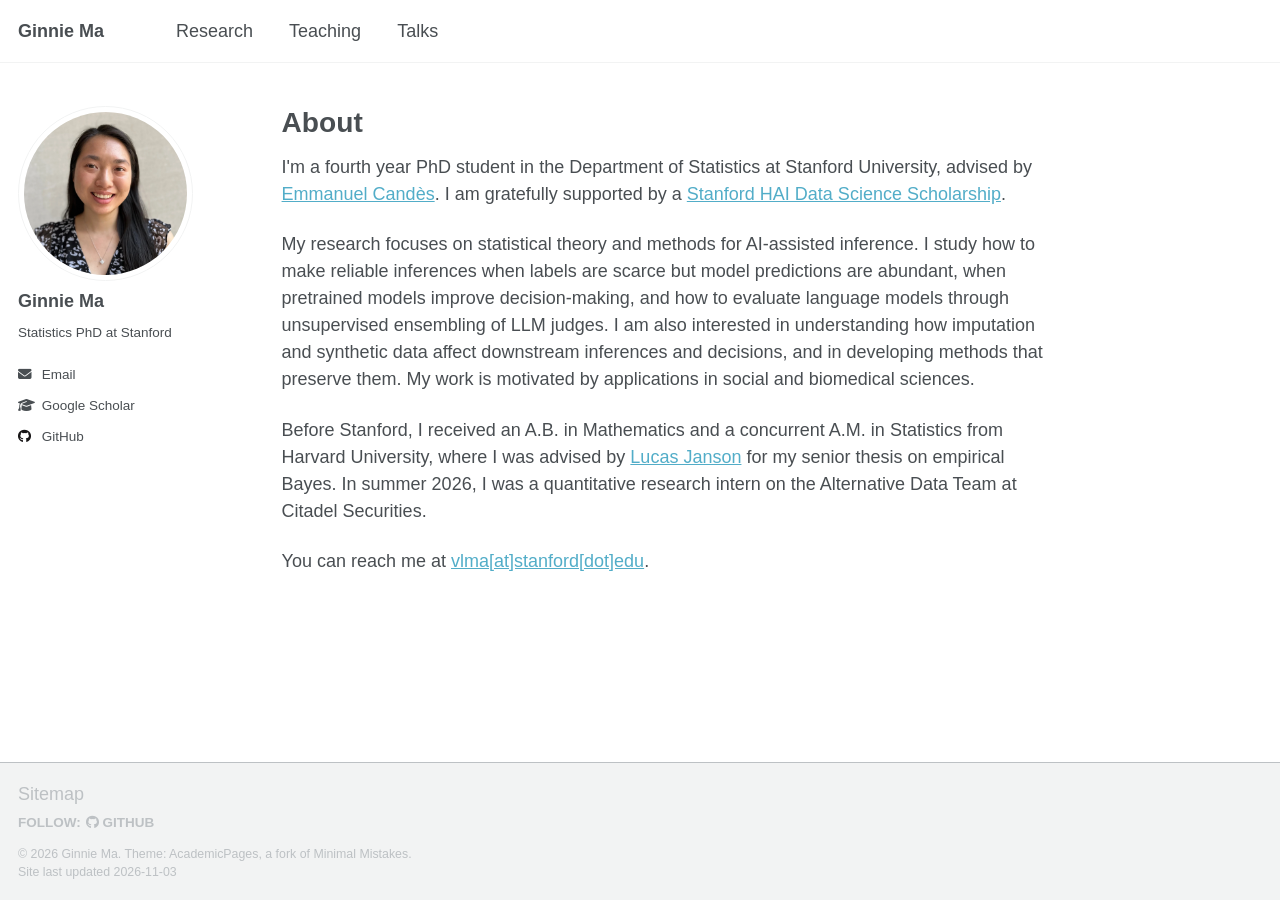
==== index.html @ 1d4ecbc1 "updated files" ====
<!doctype html>
<html lang="en" class="no-js">
<head>
<meta charset="utf-8">
<title>Ginnie Ma</title>
<meta name="description" content="Ginnie Ma, Statistics PhD candidate at Stanford University. Research on AI-assisted inference, prediction-powered methods, and reliable LLM evaluation.">
<meta name="viewport" content="width=device-width, initial-scale=1">
<meta name="theme-color" content="#ffffff">
<meta property="og:site_name" content="Ginnie Ma">
<meta property="og:title" content="Ginnie Ma">
<meta property="og:type" content="website">
<meta property="og:url" content="https://ginniema.github.io/">
<meta property="og:image" content="https://ginniema.github.io/assets/ginnie-ma.webp">
<link rel="canonical" href="https://ginniema.github.io/">
<link rel="icon" href="/assets/favicon.svg?v=gm-pink" type="image/svg+xml">
<link rel="stylesheet" href="/assets/css/main.css">
<link rel="stylesheet" href="/styles.css">
<script>document.documentElement.className = 'js';</script>
<script src="/script.js" defer></script>
</head>
<body>
<a class="screen-reader-shortcut" href="#main">Skip to content</a>
<div class="masthead"><div class="masthead__inner-wrap"><div class="masthead__menu">
<nav id="site-nav" class="greedy-nav" aria-label="Main navigation">
<button type="button" class="hidden" id="menu-toggle" aria-controls="mobile-menu" aria-expanded="false" aria-label="Toggle navigation"><span class="navicon" aria-hidden="true"></span></button>
<ul class="visible-links"><li class="masthead__menu-item masthead__menu-item--lg persist"><a href="/" aria-current="page">Ginnie Ma</a></li><li class="masthead__menu-item"><a href="/research/">Research</a></li><li class="masthead__menu-item"><a href="/teaching/">Teaching</a></li><li class="masthead__menu-item"><a href="/talks/">Talks</a></li></ul>
<ul class="hidden-links hidden" id="mobile-menu"></ul>
</nav>
</div></div></div>
<div id="main" role="main" tabindex="-1">
<aside class="sidebar sticky" aria-label="About Ginnie Ma">
<div itemscope itemtype="https://schema.org/Person">
<div class="author__avatar"><img src="/assets/ginnie-ma.webp" class="author__avatar" alt="Ginnie Ma" width="1000" height="1000" fetchpriority="high" itemprop="image"></div>
<div class="author__content"><h3 class="author__name" itemprop="name">Ginnie Ma</h3><p class="author__bio">Statistics PhD at Stanford</p></div>
<div class="author__urls-wrapper">
<button class="btn btn--inverse" id="follow-toggle" type="button" aria-expanded="false" aria-controls="profile-links">Follow</button>
<ul class="author__urls social-icons" id="profile-links">
<li><a href="mailto:vlma@stanford.edu"><i class="fas fa-fw fa-envelope icon-pad-right" aria-hidden="true"></i>Email</a></li>
<li><a href="https://scholar.google.com/citations?user=46VlMlsAAAAJ&amp;hl=en"><i class="fas fa-fw fa-graduation-cap icon-pad-right" aria-hidden="true"></i>Google Scholar</a></li>
<li><a href="https://github.com/ginniema"><i class="fab fa-fw fa-github icon-pad-right" aria-hidden="true"></i>GitHub</a></li>
</ul>
</div></div>
</aside>
<article class="page"><div class="page__inner-wrap"><section class="page__content">
<h1 id="about">About</h1>
<p>I'm a fourth year PhD student in the Department of Statistics at Stanford University, advised by <a href="https://candes.su.domains/">Emmanuel Candès</a>. I am gratefully supported by a <a href="https://hai.stanford.edu/about/people?filterBy=graduate-fellows&amp;self=true">Stanford HAI Data Science Scholarship</a>.</p>
<p>My research focuses on statistical theory and methods for AI-assisted inference. I study how to make reliable inferences when labels are scarce but model predictions are abundant, when pretrained models improve decision-making, and how to evaluate language models through unsupervised ensembling of LLM judges. I am also interested in understanding how imputation and synthetic data affect downstream inferences and decisions, and in developing methods that preserve them. My work is motivated by applications in social and biomedical sciences.</p>
<p>Before Stanford, I received an A.B. in Mathematics and a concurrent A.M. in Statistics from Harvard University, where I was advised by <a href="https://lucasjanson.fas.harvard.edu/">Lucas Janson</a> for my senior thesis on empirical Bayes. In summer 2026, I was a quantitative research intern on the Alternative Data Team at Citadel Securities.</p>
<p>You can reach me at <a href="mailto:vlma@stanford.edu">vlma[at]stanford[dot]edu</a>.</p>
</section></div></article>
</div>
<div class="page__footer"><footer>
<a href="/sitemap/">Sitemap</a>
<div class="page__footer-follow"><ul class="social-icons"><li><strong>Follow:</strong></li><li><a href="https://github.com/ginniema"><i class="fab fa-github" aria-hidden="true"></i> GitHub</a></li></ul></div>
<div class="page__footer-copyright">&copy; 2026 Ginnie Ma. Theme: <a href="https://github.com/academicpages/academicpages.github.io">AcademicPages</a>, a fork of <a href="https://mademistakes.com/work/minimal-mistakes-jekyll-theme/">Minimal Mistakes</a>.<br>Site last updated 2026-11-03</div>
</footer></div>
</body>
</html>
---- assets/css/main.css ----
:root{--global-base-color: #7a8288;--global-bg-color: #fff;--global-footer-bg-color: #f2f3f3;--global-border-color: #f2f3f3;--global-dark-border-color: #bdc1c4;--global-code-background-color: #fafafa;--global-code-text-color: #313436;--global-fig-caption-color: mix(#fff, #494e52, 25%);--global-link-color: #52adc8;--global-link-color-hover: mix(#000, #2f7f93, 25%);--global-link-color-visited: mix(#fff, #2f7f93, 25%);--global-masthead-link-color: #494e52;--global-masthead-link-color-hover: mix(#000, #7a8288, 25%);--global-text-color: #494e52;--global-text-color-light: #bdc1c4;--global-thead-color: #f2f3f3}html[data-theme="dark"]{--global-base-color: #474747;--global-bg-color: #474747;--global-footer-bg-color: #474747;--global-border-color: #bdc1c4;--global-dark-border-color: #dadada;--global-code-background-color: #fafafa;--global-code-text-color: #313436;--global-fig-caption-color: #bdc1c4;--global-link-color: #0ea1c5;--global-link-color-hover: #0b7994;--global-link-color-visited: #4ab9d4;--global-masthead-link-color: #fff;--global-masthead-link-color-hover: #dadada;--global-text-color: #fff;--global-text-color-light: #f3f3f3;--global-thead-color: #ededed}a:focus{outline:thin dotted #f89406;outline:5px auto #f89406;outline-offset:-2px}*,*:before,*:after{-moz-box-sizing:border-box;-webkit-box-sizing:border-box;box-sizing:border-box}html{box-sizing:border-box;background-color:var(--global-bg-color);font-size:16px;-webkit-text-size-adjust:100%;-ms-text-size-adjust:100%}@media (min-width: 48em){html{font-size:18px}}body{margin:0}::-moz-selection{color:#fff;background:#000}::selection{color:#fff;background:#000}article,aside,details,figcaption,figure,footer,header,hgroup,main,nav,section{display:block}audio,canvas,video{display:inline-block;*display:inline;*zoom:1}audio:not([controls]){display:none}a{color:var(--global-link-color)}a:hover,a:active{outline:0}sub,sup{position:relative;font-size:75%;line-height:0;vertical-align:baseline}sup{top:-0.5em}sub{bottom:-0.25em}img{max-width:100%;width:auto\9;height:auto;vertical-align:middle;border:0;-ms-interpolation-mode:bicubic}#map_canvas img,.google-maps img{max-width:none}button,input,select,textarea{margin:0;font-size:100%;vertical-align:middle}button,input{*overflow:visible;line-height:normal}button::-moz-focus-inner,input::-moz-focus-inner{padding:0;border:0}button,html input[type="button"],input[type="reset"],input[type="submit"]{-webkit-appearance:button;cursor:pointer}label,select,button,input[type="button"],input[type="reset"],input[type="submit"],input[type="radio"],input[type="checkbox"]{cursor:pointer}input[type="search"]{box-sizing:content-box;-webkit-appearance:textfield}input[type="search"]::-webkit-search-decoration,input[type="search"]::-webkit-search-cancel-button{-webkit-appearance:none}textarea{overflow:auto;vertical-align:top}html{position:relative;min-height:100%}body{color:var(--global-text-color);background-color:var(--global-bg-color);margin:0;padding:70px 0 0;padding-bottom:9em;font-family:-apple-system,".SFNSText-Regular","San Francisco","Roboto","Segoe UI","Helvetica Neue","Lucida Grande",Arial,sans-serif;line-height:1.5}body.overflow--hidden{overflow:hidden}h1,h2,h3,h4,h5,h6{margin:2em 0 0.5em;line-height:1.2;font-family:-apple-system,".SFNSText-Regular","San Francisco","Roboto","Segoe UI","Helvetica Neue","Lucida Grande",Arial,sans-serif;font-weight:bold}h1{margin-top:0;font-size:1.563em}h2{font-size:1.25em}h3{font-size:1em}h4{font-size:.75em}h5{font-size:.75em}h6{font-size:.75em}small,.small{font-size:.75em}p{margin-bottom:1.3em}u,ins{text-decoration:none;border-bottom:1px solid var(--global-text-color)}u a,ins a{color:inherit}del a{color:inherit}p,pre,blockquote,ul,ol,dl,figure,table,fieldset{orphans:3;widows:3}abbr[title],abbr[data-original-title]{text-decoration:none;cursor:help;border-bottom:1px dotted var(--global-text-color)}blockquote{margin:2em 1em 2em 0;padding-left:1em;padding-right:1em;font-style:italic;border-left:0.25em solid var(--global-border-color)}blockquote cite{font-style:italic}blockquote cite:before{content:"\2014";padding-right:5px}a:hover,a:active{outline:0}tt,code,kbd,samp,pre{font-family:Monaco,Consolas,"Lucida Console",monospace}pre{overflow-x:auto}a>code,figcaption>code,li>code,p>code,td>code{color:var(--global-code-text-color);padding-top:0.1rem;padding-bottom:0.1rem;font-size:.75em;background:var(--global-code-background-color);border:1px solid var(--global-thead-color);border-radius:4px;box-shadow:0 1px 1px rgba(0,0,0,0.125)}a>code:before,a>code:after,figcaption>code:before,figcaption>code:after,li>code:before,li>code:after,p>code:before,p>code:after,td>code:before,td>code:after{letter-spacing:-0.2em;content:"\00a0"}a>code{color:inherit}pre>code{color:var(--global-code-text-color)}hr{display:block;margin:1em 0;border:0;border-top:1px solid var(--global-border-color)}ul li,ol li{margin-bottom:0.5em}li ul,li ol{margin-top:0.5em}figure{display:-webkit-box;display:flex;-webkit-box-pack:justify;justify-content:space-between;-webkit-box-align:start;align-items:flex-start;flex-wrap:wrap;margin:2em 0}figure img,figure iframe,figure .fluid-width-video-wrapper{margin-bottom:1em}figure img{width:100%;border-radius:4px;-webkit-transition:all 0.2s ease-in-out;transition:all 0.2s ease-in-out}figure>a{display:block}@media (min-width: 37.5em){figure.half>a,figure.half>img{width:calc(50% - 0.5em)}}figure.half figcaption{width:100%}@media (min-width: 37.5em){figure.third>a,figure.third>img{width:calc(33.3333% - 0.5em)}}figure.third figcaption{width:100%}figcaption{margin-bottom:0.5em;color:var(--global-fig-caption-color);font-family:Georgia,Times,serif;font-size:.75em}figcaption a{color:inherit;text-decoration:none;border-bottom:1px solid var(--global-border-color);-webkit-transition:all 0.2s ease-in-out;transition:all 0.2s ease-in-out}figcaption a:hover{color:#000;border-bottom-color:#000}svg:not(:root){overflow:hidden}nav ul{margin:0;padding:0}nav li{list-style:none}nav a{text-decoration:none}nav ul li,nav ol li{margin-bottom:0}nav li ul,nav li ol{margin-top:0}@-webkit-keyframes intro{0%{opacity:0}100%{opacity:1}}@keyframes intro{0%{opacity:0}100%{opacity:1}}b,i,strong,em,blockquote,p,q,span,figure,img,h1,h2,header,input,a,tr,td,form button,input[type="submit"],.btn,#goog-wm-sb,.highlight,.archive__item-teaser{-webkit-transition:all 0.2s ease-in-out;transition:all 0.2s ease-in-out}@media print{.masthead,.toc,.page__share,.page__related,.ads,.page__footer{display:none}}.hidden{display:none;visibility:hidden}.load{display:none}.transparent{opacity:0}.visually-hidden,.screen-reader-text,.screen-reader-text span,.screen-reader-shortcut{position:absolute !important;clip:rect(1px, 1px, 1px, 1px);height:1px !important;width:1px !important;border:0 !important;overflow:hidden}body:hover .visually-hidden a,body:hover .visually-hidden input,body:hover .visually-hidden button{display:none !important}.screen-reader-text:focus,.screen-reader-shortcut:focus{clip:auto !important;height:auto !important;width:auto !important;display:block;font-size:1em;font-weight:bold;padding:15px 23px 14px;background:#fff;z-index:100000;text-decoration:none;box-shadow:0 0 2px 2px rgba(0,0,0,0.6)}.skip-link{position:fixed;z-index:20;margin:0;font-family:-apple-system,".SFNSText-Regular","San Francisco","Roboto","Segoe UI","Helvetica Neue","Lucida Grande",Arial,sans-serif;white-space:nowrap}.skip-link li{height:0;width:0;list-style:none}.text-left{text-align:left}.text-center{text-align:center}.text-right{text-align:right}.text-justify{text-align:justify}.text-nowrap{white-space:nowrap}.cf{clear:both}.wrapper{max-width:925px;margin-left:auto;margin-right:auto}.wrapper:after{content:" ";display:block;clear:both}.wordwrap{white-space:pre-wrap;white-space:-moz-pre-wrap;white-space:-pre-wrap;white-space:-o-pre-wrap;word-wrap:break-word}.align-left{display:block;margin-left:auto;margin-right:auto}@media (min-width: 37.5em){.align-left{float:left;margin-right:1em}}.align-right{display:block;margin-left:auto;margin-right:auto}@media (min-width: 37.5em){.align-right{float:right;margin-left:1em}}.align-center{display:block;margin-left:auto;margin-right:auto}@media (min-width: 57.8125em){.full{margin-right:-19.4915254237% !important}}.icon{display:inline-block;fill:currentColor;width:1em;height:1.1em;line-height:1;position:relative;top:-0.1em;vertical-align:middle}.icon-pad-right{padding-right:0.5em;margin-right:0.5em}.social-icons .fa{color:#000}.social-icons .fa-bluesky,.social-icons .fa-bluesky-square{color:#1184fe}.social-icons .fa-behance,.social-icons .fa-behance-square{color:#1769FF}.social-icons .fa-dribbble{color:#ea4c89}.social-icons .fa-facebook,.social-icons .fa-facebook-square{color:#3b5998}.social-icons .fa-flickr{color:#ff0084}.social-icons .fa-foursquare{color:#0072b1}.social-icons .fa-github,.social-icons .fa-github-alt,.social-icons .fa-github-square{color:#171516}.social-icons .fa-google-plus,.social-icons .fa-google-plus-square{color:#dd4b39}.social-icons .fa-instagram{color:#517fa4}.social-icons .fa-kaggle,.social-icons .fa-kaggle-square{color:#20c0ff}.social-icons .fa-lastfm,.social-icons .fa-lastfm-square{color:#d51007}.social-icons .fa-linkedin,.social-icons .fa-linkedin-square{color:#007bb6}.social-icons .fa-mastodon,.social-icons .fa-mastodon-square{color:#6364ff}.social-icons .ai-orcid,.social-icons .ai-orcid-square{color:#a6ce39}.social-icons .fa-pinterest,.social-icons .fa-pinterest-p,.social-icons .fa-pinterest-square{color:#cb2027}.social-icons .fa-rss,.social-icons .fa-rss-square{color:#fa9b39}.social-icons .fa-soundcloud{color:#f30}.social-icons .fa-stack-exchange,.social-icons .fa-stack-overflow{color:#fe7a15}.social-icons .fa-tumblr,.social-icons .fa-tumblr-square{color:#32506d}.social-icons .fa-twitter,.social-icons .fa-twitter-square{color:#55acee}.social-icons .fa-vimeo,.social-icons .fa-vimeo-square{color:#1ab7ea}.social-icons .fa-vine{color:#00bf8f}.social-icons .fa-youtube,.social-icons .fa-youtube-square,.social-icons .fa-youtube-play{color:#b00}.social-icons .fa-xing,.social-icons .fa-xing-square{color:#006567}.navicon{position:relative;width:28px;height:4px;background:#fff;margin:auto;-webkit-transition:0.3s;transition:0.3s}.navicon:before,.navicon:after{content:"";position:absolute;left:0;width:28px;height:4px;background:#fff;-webkit-transition:0.3s;transition:0.3s}.navicon:before{top:-8px}.navicon:after{bottom:-8px}.close .navicon{background:transparent}.close .navicon:before,.close .navicon:after{-webkit-transform-origin:50% 50%;-ms-transform-origin:50% 50%;transform-origin:50% 50%;top:0;width:28px}.close .navicon:before{-webkit-transform:rotate3d(0, 0, 1, 45deg);transform:rotate3d(0, 0, 1, 45deg)}.close .navicon:after{-webkit-transform:rotate3d(0, 0, 1, -45deg);transform:rotate3d(0, 0, 1, -45deg)}@media (min-width: 57.8125em){.sticky{clear:both;position:-webkit-sticky;position:sticky;top:2em}.sticky::after{clear:both;content:"";display:table}.sticky>*{display:block}}.well{min-height:20px;padding:19px;margin-bottom:20px;background-color:#f5f5f5;border:1px solid #e3e3e3;border-radius:4px;box-shadow:inset 0 1px 1px rgba(0,0,0,0.05)}.show-modal{overflow:hidden;position:relative}.show-modal:before{position:absolute;content:"";top:0;left:0;width:100%;height:100%;z-index:999;background-color:rgba(255,255,255,0.85)}.show-modal .modal{display:block}.modal{display:none;position:fixed;width:300px;top:50%;left:50%;margin-left:-150px;margin-top:-150px;min-height:0;z-index:9999;background:#fff;border:1px solid var(--global-border-color);border-radius:4px;box-shadow:0 1px 1px rgba(0,0,0,0.125)}.modal__title{margin:0;padding:0.5em 1em}.modal__supporting-text{padding:0 1em 0.5em 1em}.modal__actions{padding:0.5em 1em;border-top:1px solid var(--global-border-color)}.footnote{color:var(--global-text-color-light);text-decoration:none}.footnotes{color:var(--global-text-color-light)}.footnotes ol,.footnotes li,.footnotes p{margin-bottom:0;font-size:.75em}a.reversefootnote{color:var(--global-text-color-light);text-decoration:none}a.reversefootnote:hover{text-decoration:underline}.required{color:#ee5f5b;font-weight:bold}table{margin-bottom:1em;width:100%;font-family:-apple-system,".SFNSText-Regular","San Francisco","Roboto","Segoe UI","Helvetica Neue","Lucida Grande",Arial,sans-serif;font-size:.75em;border-collapse:collapse;border:1px solid var(--global-border-color)}table+table{margin-top:1em}thead{background-color:var(--global-border-color);border-bottom:1px solid var(--global-border-color)}th{padding:0.5em;font-weight:bold;text-align:left;border-right:1px solid var(--global-border-color)}td{padding:0.5em;border-bottom:1px solid var(--global-border-color);border-right:1px solid var(--global-border-color)}tr,td,th{vertical-align:middle}.btn,#goog-wm-sb{display:inline-block;margin-bottom:0.25em;padding:0.5em 1em;color:#fff !important;font-family:-apple-system,".SFNSText-Regular","San Francisco","Roboto","Segoe UI","Helvetica Neue","Lucida Grande",Arial,sans-serif;font-size:.75em;font-weight:bold;text-align:center;text-decoration:none;background-color:var(--global-base-color);border:0 !important;border-radius:4px;cursor:pointer}.btn:hover,#goog-wm-sb:hover{background-color:#333}.btn .icon,#goog-wm-sb .icon{margin-right:0.5em}.btn .icon+.hidden,#goog-wm-sb .icon+.hidden{margin-left:-0.5em}.btn--block{display:block;width:100%}.btn--block+.btn--block{margin-top:0.25em}.btn--inverse{color:var(--global-text-color-light) !important;border:1px solid var(--global-border-color) !important;background-color:var(--global-bg-color)}.btn--inverse:hover{color:#fff !important;border-color:var(--global-text-color-light)}.btn--light-outline{border:1px solid #fff !important;background-color:transparent}.btn--info{background-color:#2f7f93}.btn--info:hover{background-color:#266676}.btn--warning{background-color:#f89406}.btn--warning:hover{background-color:#c67605}.btn--success{background-color:#62c462}.btn--success:hover{background-color:#4e9d4e}.btn--danger{background-color:#ee5f5b}.btn--danger:hover{background-color:#be4c49}.btn--disabled{pointer-events:none;cursor:not-allowed;filter:alpha(opacity=65);box-shadow:none;opacity:0.65}.btn--bluesky{background-color:#1184fe}.btn--bluesky:hover{background-color:#0e6acb}.btn--facebook{background-color:#3b5998}.btn--facebook:hover{background-color:#2f477a}.btn--twitter{background-color:#55acee}.btn--twitter:hover{background-color:#448abe}.btn--google-plus{background-color:#dd4b39}.btn--google-plus:hover{background-color:#b13c2e}.btn--linkedin{background-color:#007bb6}.btn--linkedin:hover{background-color:#006292}.btn--x-large{font-size:1.25em}.btn--large{font-size:1em}.btn--small{font-size:.6875em}.notice{margin:2em 0 !important;padding:1em;font-family:-apple-system,".SFNSText-Regular","San Francisco","Roboto","Segoe UI","Helvetica Neue","Lucida Grande",Arial,sans-serif;font-size:.75em !important;text-indent:initial;background-color:#f2f3f3;border-radius:4px;box-shadow:0 1px 1px rgba(122,130,136,0.25);color:var(--global-code-text-color)}.notice h4{margin-top:0 !important;margin-bottom:0.75em}.page__content .notice h4{margin-bottom:0;font-size:1em}.notice p:last-child{margin-bottom:0 !important}.notice h4+p{margin-top:0;padding-top:0}.notice a{color:#7a8288}.notice a:hover{color:#494e52}.notice code{background-color:#f8f9f9}.notice ul:last-child{margin-bottom:0}.notice--primary{margin:2em 0 !important;padding:1em;font-family:-apple-system,".SFNSText-Regular","San Francisco","Roboto","Segoe UI","Helvetica Neue","Lucida Grande",Arial,sans-serif;font-size:.75em !important;text-indent:initial;background-color:#f2f3f3;border-radius:4px;box-shadow:0 1px 1px rgba(122,130,136,0.25);color:var(--global-code-text-color)}.notice--primary h4{margin-top:0 !important;margin-bottom:0.75em}.page__content .notice--primary h4{margin-bottom:0;font-size:1em}.notice--primary p:last-child{margin-bottom:0 !important}.notice--primary h4+p{margin-top:0;padding-top:0}.notice--primary a{color:#7a8288}.notice--primary a:hover{color:#494e52}.notice--primary code{background-color:#f8f9f9}.notice--primary ul:last-child{margin-bottom:0}.notice--info{margin:2em 0 !important;padding:1em;font-family:-apple-system,".SFNSText-Regular","San Francisco","Roboto","Segoe UI","Helvetica Neue","Lucida Grande",Arial,sans-serif;font-size:.75em !important;text-indent:initial;background-color:#eaf2f4;border-radius:4px;box-shadow:0 1px 1px rgba(47,127,147,0.25);color:var(--global-code-text-color)}.notice--info h4{margin-top:0 !important;margin-bottom:0.75em}.page__content .notice--info h4{margin-bottom:0;font-size:1em}.notice--info p:last-child{margin-bottom:0 !important}.notice--info h4+p{margin-top:0;padding-top:0}.notice--info a{color:#2f7f93}.notice--info a:hover{color:#1c4c58}.notice--info code{background-color:#f5f9fa}.notice--info ul:last-child{margin-bottom:0}.notice--warning{margin:2em 0 !important;padding:1em;font-family:-apple-system,".SFNSText-Regular","San Francisco","Roboto","Segoe UI","Helvetica Neue","Lucida Grande",Arial,sans-serif;font-size:.75em !important;text-indent:initial;background-color:#fef4e6;border-radius:4px;box-shadow:0 1px 1px rgba(248,148,6,0.25);color:var(--global-code-text-color)}.notice--warning h4{margin-top:0 !important;margin-bottom:0.75em}.page__content .notice--warning h4{margin-bottom:0;font-size:1em}.notice--warning p:last-child{margin-bottom:0 !important}.notice--warning h4+p{margin-top:0;padding-top:0}.notice--warning a{color:#f89406}.notice--warning a:hover{color:#955904}.notice--warning code{background-color:#fffaf3}.notice--warning ul:last-child{margin-bottom:0}.notice--success{margin:2em 0 !important;padding:1em;font-family:-apple-system,".SFNSText-Regular","San Francisco","Roboto","Segoe UI","Helvetica Neue","Lucida Grande",Arial,sans-serif;font-size:.75em !important;text-indent:initial;background-color:#eff9ef;border-radius:4px;box-shadow:0 1px 1px rgba(98,196,98,0.25);color:var(--global-code-text-color)}.notice--success h4{margin-top:0 !important;margin-bottom:0.75em}.page__content .notice--success h4{margin-bottom:0;font-size:1em}.notice--success p:last-child{margin-bottom:0 !important}.notice--success h4+p{margin-top:0;padding-top:0}.notice--success a{color:#62c462}.notice--success a:hover{color:#3b763b}.notice--success code{background-color:#f7fcf7}.notice--success ul:last-child{margin-bottom:0}.notice--danger{margin:2em 0 !important;padding:1em;font-family:-apple-system,".SFNSText-Regular","San Francisco","Roboto","Segoe UI","Helvetica Neue","Lucida Grande",Arial,sans-serif;font-size:.75em !important;text-indent:initial;background-color:#fdefef;border-radius:4px;box-shadow:0 1px 1px rgba(238,95,91,0.25);color:var(--global-code-text-color)}.notice--danger h4{margin-top:0 !important;margin-bottom:0.75em}.page__content .notice--danger h4{margin-bottom:0;font-size:1em}.notice--danger p:last-child{margin-bottom:0 !important}.notice--danger h4+p{margin-top:0;padding-top:0}.notice--danger a{color:#ee5f5b}.notice--danger a:hover{color:#8f3937}.notice--danger code{background-color:#fef7f7}.notice--danger ul:last-child{margin-bottom:0}.masthead{position:fixed;background:var(--global-bg-color);height:fit-content;top:0;width:100%;-webkit-animation:intro 0.3s both;animation:intro 0.3s both;-webkit-animation-delay:0.15s;animation-delay:0.15s;z-index:20}.masthead::after{content:"";position:absolute;bottom:0;height:1px;background:var(--global-border-color);width:100%}.masthead__inner-wrap{max-width:925px;margin-left:auto;margin-right:auto;clear:both;padding:0.5em 1em;font-family:-apple-system,".SFNSText-Regular","San Francisco","Roboto","Segoe UI","Helvetica Neue","Lucida Grande",Arial,sans-serif}.masthead__inner-wrap:after{content:" ";display:block;clear:both}.masthead__inner-wrap::after{clear:both;content:"";display:table}@media (min-width: 80em){.masthead__inner-wrap{max-width:1280px}}.masthead__inner-wrap nav{z-index:10}.masthead__inner-wrap a{text-decoration:none}.masthead__menu ul{margin:0;padding:0;clear:both;list-style-type:none}.masthead__menu-item{background-color:var(--global-bg-color);display:block;list-style-type:none;white-space:nowrap}.masthead__menu-item--lg{padding-right:2em;font-weight:700}.breadcrumbs{max-width:925px;margin-left:auto;margin-right:auto;clear:both;margin-top:0;margin-bottom:0;padding-left:2em;padding-right:2em;font-family:-apple-system,".SFNSText-Regular","San Francisco","Roboto","Segoe UI","Helvetica Neue","Lucida Grande",Arial,sans-serif;-webkit-animation:intro 0.3s both;animation:intro 0.3s both;-webkit-animation-delay:0.30s;animation-delay:0.30s}.breadcrumbs:after{content:" ";display:block;clear:both}.breadcrumbs::after{clear:both;content:"";display:table}@media (min-width: 57.8125em){.breadcrumbs{padding-left:1em;padding-right:1em}}@media (min-width: 80em){.breadcrumbs{max-width:1280px}}.breadcrumbs ol{padding:0;list-style:none;font-size:.75em}@media (min-width: 57.8125em){.breadcrumbs ol{width:83.0508474576%;float:right;margin-right:0}}@media (min-width: 80em){.breadcrumbs ol{padding-left:4.2372881356%}}.breadcrumbs li{display:inline}.breadcrumbs .current{font-weight:bold}.pagination{clear:both;width:100%;float:left;margin-left:0;margin-right:0;clear:both;margin-top:1em;padding-top:1em}.pagination::after{clear:both;content:"";display:table}.pagination ul{margin:0;padding:0;list-style-type:none;font-family:-apple-system,".SFNSText-Regular","San Francisco","Roboto","Segoe UI","Helvetica Neue","Lucida Grande",Arial,sans-serif}.pagination li{display:block;float:left;margin-left:-1px}.pagination li a{margin-bottom:0.25em;padding:0.5em 1em;font-family:-apple-system,".SFNSText-Regular","San Francisco","Roboto","Segoe UI","Helvetica Neue","Lucida Grande",Arial,sans-serif;font-size:14px;font-weight:bold;line-height:1.5;text-align:center;text-decoration:none;color:var(--global-text-color-light);border:1px solid var(--global-border-color);border-radius:0}.pagination li a:hover{color:var(--global-link-color-hover)}.pagination li a.current{color:#fff;background:var(--global-base-color)}.pagination li a.disabled{color:var(--global-text-color-light);pointer-events:none;cursor:not-allowed}.pagination li:first-child{margin-left:0}.pagination li:first-child a{border-top-left-radius:4px;border-bottom-left-radius:4px}.pagination li:last-child a{border-top-right-radius:4px;border-bottom-right-radius:4px}.pagination--pager{display:block;padding:1em 2em;float:left;width:50%;font-family:-apple-system,".SFNSText-Regular","San Francisco","Roboto","Segoe UI","Helvetica Neue","Lucida Grande",Arial,sans-serif;font-size:1em;font-weight:bold;text-align:center;text-decoration:none;color:var(--global-text-color-light);border:1px solid var(--global-border-color);border-radius:4px}.pagination--pager:hover{color:var(--global-link-color-hover)}.pagination--pager:first-child{border-top-right-radius:0;border-bottom-right-radius:0}.pagination--pager:last-child{margin-left:-1px;border-top-left-radius:0;border-bottom-left-radius:0}.pagination--pager.disabled{color:var(--global-text-color-light);pointer-events:none;cursor:not-allowed}.page__content+.pagination,.page__meta+.pagination,.comment__date+.pagination,.page__share+.pagination,.page__comments+.pagination{margin-top:2em;padding-top:2em;border-top:1px solid var(--global-border-color)}.greedy-nav{position:relative;min-width:250px;background:var(--global-bg-color)}.greedy-nav a{display:block;margin:0 1rem;padding:0.5rem 0;color:var(--global-masthead-link-color);text-decoration:none}.greedy-nav a:hover{color:var(--global-masthead-link-color-hover)}.greedy-nav button{position:absolute;height:2.5rem;right:0;padding:0 0.5rem;border:0;outline:none;background-color:var(--global-base-color);color:#fff;cursor:pointer;z-index:100}.greedy-nav .visible-links{display:table}.greedy-nav .visible-links li{display:table-cell;vertical-align:middle}.greedy-nav .visible-links li:first-child{font-weight:bold;text-wrap:wrap}.greedy-nav .visible-links li:first-child a{margin-left:0}.greedy-nav .visible-links li:last-child a{margin-right:0}.greedy-nav .visible-links #theme-toggle a{width:25px;display:flex;justify-content:center;cursor:pointer}.greedy-nav .visible-links a{position:relative}.greedy-nav .visible-links a:before{content:"";position:absolute;left:0;bottom:0;height:4px;background:var(--global-border-color);width:100%;-webkit-transition:all 0.2s ease-in-out;transition:all 0.2s ease-in-out;-webkit-transform:scaleX(0);-ms-transform:scaleX(0);transform:scaleX(0)}.greedy-nav .visible-links a:hover:before{-webkit-transform:scaleX(1);-ms-transform:scaleX(1);transform:scaleX(1)}.greedy-nav .hidden-links{position:absolute;top:100%;right:0;margin-top:15px;padding:5px;border:1px solid var(--global-border-color);border-radius:4px;background:#fff;box-shadow:0 0 10px rgba(0,0,0,0.25)}.greedy-nav .hidden-links a{margin:0;padding:10px 20px;font-size:1em}.greedy-nav .hidden-links a:hover{color:var(--global-masthead-link-color-hover);background:var(--global-border-color)}.greedy-nav .hidden-links:before{content:"";position:absolute;top:-11px;right:10px;width:0;border-style:solid;border-width:0 10px 10px;border-color:var(--global-border-color) transparent;display:block;z-index:0}.greedy-nav .hidden-links:after{content:"";position:absolute;top:-10px;right:10px;width:0;border-style:solid;border-width:0 10px 10px;border-color:#fff transparent;display:block;z-index:1}.greedy-nav .hidden-links li{display:block;border-bottom:1px solid var(--global-border-color)}.greedy-nav .hidden-links li:last-child{border-bottom:none}.nav__list{font-size:1.25rem}.nav__list ul{margin-bottom:1em}.nav__list a{display:block;padding:0.125em 0;color:inherit}.nav__list a:hover{text-decoration:underline}.nav__list .active{margin-left:-0.5em;padding-left:0.5em;padding-right:0.5em;color:#fff;font-weight:bold;background:var(--global-base-color);border-radius:4px}.nav__list .active:hover{color:#fff}.nav__title{margin:0;padding:0.5rem 1rem;font-family:-apple-system,".SFNSText-Regular","San Francisco","Roboto","Segoe UI","Helvetica Neue","Lucida Grande",Arial,sans-serif;font-size:1em;font-weight:bold}.nav__sub-title{display:block;margin:0.5rem 0;padding:0.5rem 0;font-family:-apple-system,".SFNSText-Regular","San Francisco","Roboto","Segoe UI","Helvetica Neue","Lucida Grande",Arial,sans-serif;font-size:.75em;font-weight:bold;text-transform:uppercase;border-bottom:1px solid var(--global-border-color)}.toc{font-family:-apple-system,".SFNSText-Regular","San Francisco","Roboto","Segoe UI","Helvetica Neue","Lucida Grande",Arial,sans-serif;color:var(--global-text-color-light);text-transform:uppercase;letter-spacing:1px;background-color:#fff;border:1px solid var(--global-border-color);border-radius:4px;box-shadow:0 1px 1px rgba(0,0,0,0.125)}.toc .nav__title{color:#fff;font-size:.75em;background:var(--global-base-color);border-top-left-radius:4px;border-top-right-radius:4px}.toc__menu{margin:0;padding:0;width:100%;list-style:none;font-size:0.8rem}.toc__menu a{display:block;padding:0.5rem 1rem;color:var(--global-code-text-color);font-size:.6875em;font-weight:bold;line-height:1.5;border-bottom:1px solid var(--global-border-color);text-decoration-line:none !important}.toc__menu a:hover{color:#000;background:var(--global-link-color-hover)}.toc__menu>li:last-child a{border-bottom:none}.toc__menu li ul>li a{padding-left:2rem;font-weight:normal}.toc__menu li>ul li{display:none}@media (min-width: 48em){.toc__menu li>ul li{display:block}}.page__footer{clear:both;background-color:var(--global-footer-bg-color);color:var(--global-text-color-light);float:left;margin-left:0;margin-right:0;width:100%;clear:both;position:absolute;bottom:0em;height:auto;margin-top:3em;-webkit-animation:intro 0.3s both;animation:intro 0.3s both;-webkit-animation-delay:0.45s;animation-delay:0.45s;border-top:1px solid var(--global-dark-border-color)}.page__footer::after{clear:both;content:"";display:table}.page__footer footer{clear:both;margin-left:auto;margin-right:auto;margin-top:1em;max-width:100%;padding:0 1em 1em}.page__footer footer::after{clear:both;content:"";display:table}@media (min-width: 80em){.page__footer footer{max-width:1280px}}.page__footer a{color:inherit;text-decoration:none}.page__footer a:hover{text-decoration:underline}.page__footer .fas,.page__footer .fab,.page__footer .far,.page__footer .fal{color:var(--global-text-color-light)}.page__footer-copyright{font-family:-apple-system,".SFNSText-Regular","San Francisco","Roboto","Segoe UI","Helvetica Neue","Lucida Grande",Arial,sans-serif;font-size:.6875em}.page__footer-follow ul{margin:0;padding:0;list-style-type:none}.page__footer-follow li{display:inline-block;padding-top:5px;padding-bottom:5px;font-family:-apple-system,".SFNSText-Regular","San Francisco","Roboto","Segoe UI","Helvetica Neue","Lucida Grande",Arial,sans-serif;font-size:.75em;text-transform:uppercase}.page__footer-follow li+li:before{content:"";padding-right:5px}.page__footer-follow a{padding-right:10px;font-weight:bold}.page__footer-follow .social-icons a{white-space:nowrap}div.highlighter-rouge,figure.highlight{position:relative;margin-bottom:1em;padding:1em;border:1px solid var(--global-border-color);border-radius:4px;background-color:var(--global-code-background-color);box-shadow:0 1px 1px rgba(0,0,0,0.125);font-size:1.25em}div.highlighter-rouge:before,figure.highlight:before{position:absolute;top:0;right:0;padding:0.5em;background-color:#f2f3f3;content:"\f121";font-family:"Font Awesome 6 Free" !important;font-size:.75em;line-height:1;text-transform:none;speak:none}div.highlighter-rouge .highlight,figure.highlight .highlight{margin:0;font-family:Monaco,Consolas,"Lucida Console",monospace;font-size:.75em;line-height:1.8}.highlight table td{padding:5px}.highlight table pre{margin:0}.highlight .c{color:#93a1a1}.highlight .err{color:#586e75}.highlight .g{color:#586e75}.highlight .k{color:#859900}.highlight .l{color:#586e75}.highlight .n{color:#586e75}.highlight .o{color:#859900}.highlight .x{color:#cb4b16}.highlight .p{color:#586e75}.highlight .cm{color:#93a1a1}.highlight .cp{color:#859900}.highlight .c1{color:#93a1a1}.highlight .cs{color:#859900}.highlight .gd{color:#2aa198}.highlight .ge{color:#586e75;font-style:italic}.highlight .gr{color:#dc322f}.highlight .gh{color:#cb4b16}.highlight .gi{color:#859900}.highlight .go{color:#586e75}.highlight .gp{color:#586e75}.highlight .gs{color:#586e75;font-weight:bold}.highlight .gu{color:#cb4b16}.highlight .gt{color:#586e75}.highlight .kc{color:#cb4b16}.highlight .kd{color:#22b3eb}.highlight .kn{color:#859900}.highlight .kp{color:#859900}.highlight .kr{color:#22b3eb}.highlight .kt{color:#dc322f}.highlight .ld{color:#586e75}.highlight .m{color:#2aa198}.highlight .s{color:#2aa198}.highlight .na{color:#586e75}.highlight .nb{color:#B58900}.highlight .nc{color:#22b3eb}.highlight .no{color:#cb4b16}.highlight .nd{color:#22b3eb}.highlight .ni{color:#cb4b16}.highlight .ne{color:#cb4b16}.highlight .nf{color:#22b3eb}.highlight .nl{color:#586e75}.highlight .nn{color:#586e75}.highlight .nx{color:#586e75}.highlight .py{color:#586e75}.highlight .nt{color:#22b3eb}.highlight .nv{color:#22b3eb}.highlight .ow{color:#859900}.highlight .w{color:#586e75}.highlight .mf{color:#2aa198}.highlight .mh{color:#2aa198}.highlight .mi{color:#2aa198}.highlight .mo{color:#2aa198}.highlight .sb{color:#93a1a1}.highlight .sc{color:#2aa198}.highlight .sd{color:#586e75}.highlight .s2{color:#2aa198}.highlight .se{color:#cb4b16}.highlight .sh{color:#586e75}.highlight .si{color:#2aa198}.highlight .sx{color:#2aa198}.highlight .sr{color:#dc322f}.highlight .s1{color:#2aa198}.highlight .ss{color:#2aa198}.highlight .bp{color:#22b3eb}.highlight .vc{color:#22b3eb}.highlight .vg{color:#22b3eb}.highlight .vi{color:#22b3eb}.highlight .il{color:#2aa198}form{margin:0 0 5px 0}form fieldset{margin-bottom:5px;padding:0;border-width:0}form legend{display:block;width:100%;margin-bottom:10px;*margin-left:-7px;padding:0;color:var(--global-text-color);border:0;border-bottom:1px solid #ccc;white-space:normal}form p{margin-bottom:5px / 2}form ul{list-style-type:none;margin:0 0 5px 0;padding:0}form br{display:none}label,input,button,select,textarea{vertical-align:baseline;*vertical-align:middle}input,button,select,textarea{box-sizing:border-box;font-family:-apple-system,".SFNSText-Regular","San Francisco","Roboto","Segoe UI","Helvetica Neue","Lucida Grande",Arial,sans-serif}label{display:block;margin-bottom:0.25em;color:var(--global-text-color);cursor:pointer}label small{font-size:.75em}label input,label textarea,label select{display:block}input,textarea,select{display:inline-block;width:100%;padding:0.25em;margin-bottom:0.5em;color:var(--global-text-color);background-color:#fff;border:1px solid #ccc;border-radius:4px;box-shadow:0 1px 1px rgba(0,0,0,0.125)}input:hover,textarea:hover,select:hover{border-color:var(--global-base-color)}.input-mini{width:60px}.input-small{width:90px}input[type="image"],input[type="checkbox"],input[type="radio"]{width:auto;height:auto;padding:0;margin:3px 0;*margin-top:0;line-height:normal;cursor:pointer;border-radius:0;border:0 \9}input[type="checkbox"],input[type="radio"]{box-sizing:border-box;padding:0;*width:13px;*height:13px}input[type="image"]{border:0;box-shadow:none}input[type="file"]{width:auto;padding:initial;line-height:initial;border:initial;background-color:transparent;background-color:initial;box-shadow:none}input[type="button"],input[type="reset"],input[type="submit"]{width:auto;height:auto;cursor:pointer;*overflow:visible}select,input[type="file"]{*margin-top:4px}select{width:auto;background-color:#fff}select[multiple],select[size]{height:auto}textarea{resize:vertical;height:auto;overflow:auto;vertical-align:top}input[type="hidden"]{display:none}.form{position:relative}.radio,.checkbox{padding-left:18px;font-weight:normal}.radio input[type="radio"],.checkbox input[type="checkbox"]{float:left;margin-left:-18px}.radio.inline,.checkbox.inline{display:inline-block;padding-top:5px;margin-bottom:0;vertical-align:middle}.radio.inline+.radio.inline,.checkbox.inline+.checkbox.inline{margin-left:10px}input[disabled],select[disabled],textarea[disabled],input[readonly],select[readonly],textarea[readonly]{opacity:0.5;cursor:not-allowed}input:focus,textarea:focus{border-color:var(--global-border-color);outline:0;outline:thin dotted \9}input[type="file"]:focus,input[type="radio"]:focus,input[type="checkbox"]:focus,select:focus{box-shadow:none}.help-block,.help-inline{color:#2f7f93}.help-block{display:block;margin-bottom:1em;line-height:1em}.help-inline{display:inline-block;vertical-align:middle;padding-left:5px}.form-inline input,.form-inline textarea,.form-inline select{display:inline-block;margin-bottom:0}.form-inline label{display:inline-block}.form-inline .radio,.form-inline .checkbox,.form-inline .radio{padding-left:0;margin-bottom:0;vertical-align:middle}.form-inline .radio input[type="radio"],.form-inline .checkbox input[type="checkbox"]{float:left;margin-left:0;margin-right:3px}.form-search input,.form-search textarea,.form-search select{display:inline-block;margin-bottom:0}.form-search .search-query{padding-left:14px;padding-right:14px;margin-bottom:0;border-radius:14px}.form-search label{display:inline-block}.form-search .radio,.form-search .checkbox,.form-inline .radio{padding-left:0;margin-bottom:0;vertical-align:middle}.form-search .radio input[type="radio"],.form-search .checkbox input[type="checkbox"]{float:left;margin-left:0;margin-right:3px}.form--loading:before{content:''}.form--loading .form__spinner{display:block}.form:before{position:absolute;top:0;left:0;width:100%;height:100%;background-color:rgba(255,255,255,0.7);z-index:10}.form__spinner{display:none;position:absolute;top:50%;left:50%;z-index:11}#goog-fixurl ul{list-style:none;margin-left:0;padding-left:0}#goog-fixurl ul li{list-style-type:none}#goog-wm-qt{width:auto;margin-right:10px;margin-bottom:20px;padding:8px 20px;display:inline-block;font-size:.75em;background-color:#fff;color:#000;border-width:2px !important;border-style:solid !important;border-color:gray;border-radius:4px}#main{max-width:925px;margin-left:auto;margin-right:auto;clear:both;margin-top:2em;padding-left:1em;padding-right:1em;animation:intro 0.3s both;animation-delay:0.35s}#main:after{content:" ";display:block;clear:both}#main::after{clear:both;content:"";display:table}@media (min-width: 80em){#main{max-width:1280px}}@media (min-width: 57.8125em){.page{width:83.0508474576%;float:right;margin-right:0;padding-left:4.2372881356%;padding-right:16.9491525424%}}.page .page__inner-wrap{clear:both;width:100%;float:left;margin-left:0;margin-right:0}.page .page__inner-wrap .page__content,.page .page__inner-wrap .page__meta,.page .page__inner-wrap .comment__date,.page .page__inner-wrap .page__share{clear:both;width:100%;float:left;margin-left:0;margin-right:0}.page__title{margin-top:0;line-height:1}.page__title+.page__meta,.page__title+.comment__date{margin-top:-0.5em}.page__lead{font-family:-apple-system,".SFNSText-Regular","San Francisco","Roboto","Segoe UI","Helvetica Neue","Lucida Grande",Arial,sans-serif;font-size:1.25em}.page__content h2{padding-bottom:0.5em;border-bottom:1px solid var(--global-border-color)}.page__content p,.page__content li,.page__content dl{font-size:1em}.page__content p{margin:0 0 1.3em}.page__content a{text-decoration:underline}.page__content a:hover{text-decoration:underline}.page__content a:hover img{box-shadow:0 0 10px rgba(0,0,0,0.25)}.page__content dt{margin-top:1em;font-family:-apple-system,".SFNSText-Regular","San Francisco","Roboto","Segoe UI","Helvetica Neue","Lucida Grande",Arial,sans-serif;font-weight:bold}.page__content dd{margin-left:1em;font-family:-apple-system,".SFNSText-Regular","San Francisco","Roboto","Segoe UI","Helvetica Neue","Lucida Grande",Arial,sans-serif;font-size:.75em}.page__content .small{font-size:.75em}.page__content blockquote+.small{margin-top:-1.5em;padding-left:1.25rem}.page__hero{position:relative;margin-bottom:2em;clear:both;animation:intro 0.3s both;animation-delay:0.25s}.page__hero::after{clear:both;content:"";display:table}.page__hero--overlay{position:relative;margin-bottom:2em;padding:3em 0;clear:both;background-size:cover;background-repeat:no-repeat;background-position:center;animation:intro 0.3s both;animation-delay:0.25s}.page__hero--overlay::after{clear:both;content:"";display:table}.page__hero--overlay a{color:#fff}.page__hero--overlay .wrapper{padding-left:1em;padding-right:1em}@media (min-width: 80em){.page__hero--overlay .wrapper{max-width:1280px}}.page__hero--overlay .page__title,.page__hero--overlay .page__meta,.page__hero--overlay .comment__date,.page__hero--overlay .page__lead,.page__hero--overlay .btn,.page__hero--overlay #goog-wm-sb{color:#fff;text-shadow:1px 1px 4px rgba(0,0,0,0.5)}.page__hero--overlay .page__lead{max-width:768px}.page__hero--overlay .page__title{font-size:1.953em}@media (min-width: 37.5em){.page__hero--overlay .page__title{font-size:2.441em}}.page__hero-image{width:100%;height:auto;-ms-interpolation-mode:bicubic}.page__hero-caption{position:absolute;bottom:0;right:0;margin:0 auto;padding:2px 5px;color:#fff;font-family:Georgia,Times,serif;font-size:.6875em;background:#000;text-align:right;z-index:5;opacity:0.5;border-radius:4px 0 4px 0}@media (min-width: 57.8125em){.page__hero-caption{padding:5px 10px}}.page__hero-caption a{color:#fff;text-decoration:none}.page__share{margin-top:2em;padding-top:1em;border-top:1px solid var(--global-border-color)}@media (max-width: 37.5em){.page__share .btn span,.page__share #goog-wm-sb span{border:0;clip:rect(0 0 0 0);height:1px;margin:-1px;overflow:hidden;padding:0;position:absolute;width:1px}}.page__share-title{margin-bottom:10px;font-size:.75em;text-transform:uppercase}.page__meta,.comment__date{margin-top:2em;color:var(--global-text-color-light);font-family:-apple-system,".SFNSText-Regular","San Francisco","Roboto","Segoe UI","Helvetica Neue","Lucida Grande",Arial,sans-serif;font-size:.75em}.page__meta p,.comment__date p{margin:0}.page__meta a,.comment__date a{color:inherit}.page__meta-title{margin-bottom:10px;font-size:.75em;text-transform:uppercase}.page__taxonomy .sep{display:none}.page__taxonomy strong{margin-right:10px}.page__taxonomy-item{display:inline-block;margin-right:5px;margin-bottom:8px;padding:5px 10px;text-decoration:none;border:1px solid var(--global-border-color);border-radius:4px}.page__taxonomy-item:hover{text-decoration:none;color:var(--global-link-color-hover)}.page__comments{clear:both;width:100%;float:left;margin-left:0;margin-right:0}.page__comments-title{margin-top:2rem;margin-bottom:10px;padding-top:2rem;font-size:.75em;border-top:1px solid var(--global-border-color);text-transform:uppercase}.page__comments-form{padding:1em;background:var(--global-border-color);transition:all 0.2s ease-in-out}.page__comments-form.disabled input,.page__comments-form.disabled button,.page__comments-form.disabled textarea,.page__comments-form.disabled label{pointer-events:none;cursor:not-allowed;filter:alpha(opacity=65);box-shadow:none;opacity:0.65}.comment{clear:both;margin:1em 0}.comment::after{clear:both;content:"";display:table}.comment:not(:last-child){border-bottom:1px solid var(--global-border-color)}.comment__avatar-wrapper{float:left;width:60px;height:60px}@media (min-width: 57.8125em){.comment__avatar-wrapper{width:100px;height:100px}}.comment__avatar{width:40px;height:40px;border-radius:50%}@media (min-width: 57.8125em){.comment__avatar{width:80px;height:80px;padding:5px;border:1px solid var(--global-border-color)}}.comment__content-wrapper{float:right;width:calc(100% - 60px)}@media (min-width: 57.8125em){.comment__content-wrapper{width:calc(100% - 100px)}}.comment__author{margin:0}.comment__author a{text-decoration:none}.comment__date{margin:0}.comment__date a{text-decoration:none}.page__related{margin-top:2em;padding-top:1em;border-top:1px solid var(--global-border-color);clear:both;float:left}.page__related::after{clear:both;content:"";display:table}@media (min-width: 57.8125em){.page__related{margin-left:21.186440678%}}.page__related a{color:inherit;text-decoration:none}.page__related-title{margin-bottom:10px;font-size:.75em;text-transform:uppercase}.archive{margin-bottom:2em}@media (min-width: 48em){.archive{width:100%;float:left;margin-left:0;margin-right:0}}@media (min-width: 57.8125em){.archive{width:83.0508474576%;float:right;margin-right:0;padding-left:4.2372881356%}}.archive a{text-decoration:underline}.archive a:hover{text-decoration:underline}.archive a:hover img{box-shadow:0 0 10px rgba(0,0,0,0.25)}.archive__subtitle{margin:1.414em 0 0;padding-bottom:0.5em;font-size:1em;color:var(--global-text-color-light);border-bottom:1px solid var(--global-border-color)}.archive__subtitle+.list__item .archive__item-title{margin-top:0.5em}.archive__item-title{margin-bottom:0.25em;font-family:-apple-system,".SFNSText-Regular","San Francisco","Roboto","Segoe UI","Helvetica Neue","Lucida Grande",Arial,sans-serif}.archive__item-title a+a{opacity:0.5}.page__content .archive__item-title{margin-top:1em;border-bottom:none}.archive__item-excerpt{margin-top:0;font-size:.75em}.archive__item-excerpt+p{text-indent:0}.archive__item-teaser{border-radius:4px;overflow:hidden}.archive__item-teaser img{width:100%}.archive__item:hover .archive__item-teaser{box-shadow:0 0 10px rgba(0,0,0,0.25)}.archive__item:hover .archive__item-title{text-decoration:underline}@media (min-width: 48em){.list__item{padding-right:auto}}@media (min-width: 57.8125em){.list__item{padding-right:auto}}@media (min-width: 80em){.list__item{padding-right:auto}}.list__item .page__meta,.list__item .comment__date{margin:0 0 4px}.grid__item{margin-bottom:2em}.grid__item .page__meta,.grid__item .comment__date{margin:0 0 4px}.grid__item .archive__item-title{margin-top:0.5em;font-size:1em}.grid__item .archive__item-excerpt{display:none}@media (min-width: 37.5em){.grid__item{width:48.9795918367%;float:left}.grid__item:nth-child(2n+1){margin-left:0;margin-right:-100%;clear:both;margin-left:0}.grid__item:nth-child(2n+2){margin-left:51.0204081633%;margin-right:-100%;clear:none}.grid__item .archive__item-teaser{max-height:200px}}@media (min-width: 48em){.grid__item{margin-left:0;margin-right:0;width:23.4693877551%;float:left}.grid__item:nth-child(4n+1){margin-left:0;margin-right:-100%;clear:both;margin-left:0}.grid__item:nth-child(4n+2){margin-left:25.5102040816%;margin-right:-100%;clear:none}.grid__item:nth-child(4n+3){margin-left:51.0204081633%;margin-right:-100%;clear:none}.grid__item:nth-child(4n+4){margin-left:76.5306122449%;margin-right:-100%;clear:none}.grid__item .archive__item-teaser{max-height:120px}.grid__item .archive__item-excerpt{display:block;font-size:.75em}}.feature__wrapper{clear:both;margin-bottom:2em;border-bottom:1px solid var(--global-border-color)}.feature__wrapper::after{clear:both;content:"";display:table}.feature__item{margin-bottom:2em;font-size:1.25rem}@media (min-width: 37.5em){.feature__item{margin-bottom:0;width:32.2033898305%;float:left}.feature__item:nth-child(3n+1){margin-left:0;margin-right:-100%;clear:both;margin-left:0}.feature__item:nth-child(3n+2){margin-left:33.8983050847%;margin-right:-100%;clear:none}.feature__item:nth-child(3n+3){margin-left:67.7966101695%;margin-right:-100%;clear:none}.feature__item .feature__item-teaser{max-height:200px;overflow:hidden}}.feature__item--left{clear:both;width:100%;float:left;margin-left:0;margin-right:0;font-size:1.25rem}.feature__item--left .archive__item-teaser{margin-bottom:2em}@media (min-width: 37.5em){.feature__item--left .archive__item-teaser{width:40.6779661017%;float:left;margin-right:1.6949152542%}.feature__item--left .archive__item-body{width:57.6271186441%;float:right;margin-right:0;padding-left:4.2372881356%;padding-right:8.4745762712%}}.feature__item--right{clear:both;width:100%;float:left;margin-left:0;margin-right:0;font-size:1.25rem}.feature__item--right .archive__item-teaser{margin-bottom:2em}@media (min-width: 37.5em){.feature__item--right{text-align:right}.feature__item--right .archive__item-teaser{width:40.6779661017%;float:right;margin-left:1.6949152542%}.feature__item--right .archive__item-body{width:57.6271186441%;float:left;margin-left:0;padding-left:4.2372881356%;padding-right:8.4745762712%}}.feature__item--center{clear:both;width:100%;float:left;margin-left:0;margin-right:0;font-size:1.25rem}.feature__item--center .archive__item-teaser{margin-bottom:2em}@media (min-width: 37.5em){.feature__item--center{text-align:center}.feature__item--center .archive__item-teaser{margin:0 auto;width:40.6779661017%}.feature__item--center .archive__item-body{margin:0 auto;width:57.6271186441%}}.sidebar{-webkit-transform:translate3d(0, 0, 0);transform:translate3d(0, 0, 0);clear:both;margin-bottom:1em}.sidebar::after{clear:both;content:"";display:table}@media (orientation: portrait){.sidebar{margin-top:1em}}@media screen and (min-width: 1024px){.sidebar{height:100vh;overflow-y:auto;position:fixed;padding-top:70px}}@media (min-width: 57.8125em){.sidebar{width:15.2542372881%;float:left;margin-right:1.6949152542%;opacity:1;-webkit-transition:opacity 0.2s ease-in-out;transition:opacity 0.2s ease-in-out}.sidebar:hover{opacity:1}}@media (min-width: 80em){.sidebar{max-width:250px;padding-right:0}}.sidebar h2,.sidebar h3,.sidebar h4,.sidebar h5,.sidebar h6{margin-bottom:0;font-family:-apple-system,".SFNSText-Regular","San Francisco","Roboto","Segoe UI","Helvetica Neue","Lucida Grande",Arial,sans-serif}.sidebar h3,.sidebar h4{font-size:1em}.sidebar p,.sidebar li{font-family:-apple-system,".SFNSText-Regular","San Francisco","Roboto","Segoe UI","Helvetica Neue","Lucida Grande",Arial,sans-serif;font-size:.75em;line-height:1.5}.sidebar img{width:100%}.sidebar__right{margin-bottom:1em}@media (min-width: 57.8125em){.sidebar__right{position:relative;float:right;width:auto;margin-left:2.5423728814%;z-index:10}}@media (min-width: 80em){.sidebar__right{width:auto}}.author__avatar{display:table-cell;vertical-align:top;width:36px}@media (min-width: 57.8125em){.author__avatar{display:block;width:auto;height:auto}}.author__avatar img{max-width:175px;border-radius:50%}@media (min-width: 57.8125em){.author__avatar img{padding:5px;border:1px solid var(--global-border-color)}}.author__content{display:table-cell;vertical-align:top;padding-left:15px;padding-right:25px;line-height:1}@media (min-width: 57.8125em){.author__content{display:block;width:100%;padding-left:0;padding-right:0}}.author__name{margin:0}@media (min-width: 57.8125em){.author__name{margin-top:10px;margin-bottom:10px}}.sidebar .author__name{font-family:-apple-system,".SFNSText-Regular","San Francisco","Roboto","Segoe UI","Helvetica Neue","Lucida Grande",Arial,sans-serif;font-size:1em}.sidebar .author__desktop{display:none}@media screen and (min-width: 1024px){.sidebar .author__desktop{display:block}}.author__pronouns{margin:0}@media (min-width: 57.8125em){.author__pronouns{margin-top:10px;margin-bottom:10px}}.author__bio{margin:0}@media (min-width: 57.8125em){.author__bio{margin-top:10px;margin-bottom:20px}}.author__urls-wrapper{position:relative;display:table-cell;vertical-align:middle;font-family:-apple-system,".SFNSText-Regular","San Francisco","Roboto","Segoe UI","Helvetica Neue","Lucida Grande",Arial,sans-serif;z-index:10;position:relative;cursor:pointer}.author__urls-wrapper li:last-child a{margin-bottom:0}@media (min-width: 57.8125em){.author__urls-wrapper{display:block}}.author__urls-wrapper button{margin-bottom:0}@media (min-width: 57.8125em){.author__urls-wrapper button{display:none}}.author__urls{display:none;position:absolute;right:0;margin-top:15px;padding:10px;list-style-type:none;border:1px solid var(--global-border-color);border-radius:4px;background:var(--global-bg-color);z-index:-1;box-shadow:0 0 10px rgba(0,0,0,0.25);cursor:default}@media (min-width: 57.8125em){.author__urls{display:block;position:relative;margin:0;padding:0;border:0;background:transparent;box-shadow:none}}.author__urls:before{display:block;content:"";position:absolute;top:-11px;left:calc(50% - 10px);width:0;border-style:solid;border-width:0 10px 10px;border-color:var(--global-border-color) transparent;z-index:0}@media (min-width: 57.8125em){.author__urls:before{display:none}}.author__urls:after{display:block;content:"";position:absolute;top:-10px;left:calc(50% - 10px);width:0;border-style:solid;border-width:0 10px 10px;border-color:#fff transparent;z-index:1}@media (min-width: 57.8125em){.author__urls:after{display:none}}.author__urls li{white-space:nowrap}.author__urls a{display:block;margin-bottom:5px;padding-right:5px;padding-top:2px;padding-bottom:2px;color:inherit;font-size:1em;text-decoration:none}.author__urls a:hover{text-decoration:underline}.cv-container{max-width:1000px;margin:0 auto;font-family:'Roboto', 'Helvetica Neue', Helvetica, Arial, sans-serif;color:var(--global-text-color);line-height:1.6}.cv-header{margin-bottom:2rem;border-bottom:2px solid var(--global-thead-color);padding-bottom:1rem}.cv-header h1{margin-bottom:0.5rem;color:var(--global-text-color)}.cv-contact-info{display:flex;flex-wrap:wrap;gap:1rem;margin-bottom:0.5rem}.cv-contact-item{display:flex;align-items:center;gap:0.5rem}.cv-profiles{display:flex;gap:1rem;margin-top:0.5rem}.cv-profile-item{display:flex;align-items:center;gap:0.5rem}.cv-profile-item a{color:var(--global-link-color);text-decoration:none}.cv-profile-item a:hover{text-decoration:underline}.cv-section{margin-bottom:2rem}.cv-section h2{border-bottom:1px solid var(--global-border-color);padding-bottom:0.5rem;margin-bottom:1rem;display:flex;align-items:center;gap:0.5rem;color:var(--global-text-color)}.cv-section h2 i{color:var(--global-text-color)}.cv-item{margin-bottom:1.5rem}.cv-list{list-style-type:none}.cv-item-header{display:flex;justify-content:space-between;margin-bottom:0.5rem}.cv-item-title{font-weight:bold;font-size:1.1rem}.cv-item-date{color:var(--global-text-color)}.cv-item-subtitle{color:var(--global-text-color);margin-bottom:0.5rem}.cv-item-summary{margin-bottom:0.5rem}.cv-item-highlights{margin-top:0.5rem;padding-left:1.5rem}.cv-item-highlights li{margin-bottom:0.25rem}.cv-item-courses li{margin-bottom:0.25rem}.cv-skills{display:grid;grid-template-columns:repeat(auto-fill, minmax(300px, 1fr));gap:1.5rem}.cv-skill-category h3{margin-bottom:0.5rem;color:var(--global-text-color)}.cv-skill-keywords{display:flex;flex-wrap:wrap;gap:0.5rem}.cv-skill-keyword{background-color:var(--global-bg-color);padding:0.25rem 0.5rem;border-radius:4px;font-size:0.9rem}.cv-project-keywords{display:flex;flex-wrap:wrap;gap:0.5rem;margin-top:0.5rem}.cv-project-keyword{background-color:var(--global-bg-color);color:var(--global-thead-color);padding:0.25rem 0.5rem;border-radius:4px;font-size:0.9rem}.cv-languages{display:flex;flex-wrap:wrap;gap:1rem}.cv-language{display:flex;flex-direction:column}.cv-language-name{font-weight:bold}.cv-language-fluency{color:var(--global-text-color);font-size:0.9rem}.cv-interests{display:grid;grid-template-columns:repeat(auto-fill, minmax(300px, 1fr));gap:1.5rem}.cv-interest h3{margin-bottom:0.5rem;color:var(--global-text-color)}.cv-interest-keywords{display:flex;flex-wrap:wrap;gap:0.5rem}.cv-interest-keyword{background-color:var(--global-bg-color);padding:0.25rem 0.5rem;border-radius:4px;font-size:0.9rem}.cv-references{font-style:italic;color:var(--global-text-color)}@media print{.cv-container{max-width:100%}.cv-header{border-bottom-color:var(--global-border-color)}.cv-section h2{border-bottom-color:var(--global-border-color)}.cv-skill-keyword,.cv-project-keyword,.cv-interest-keyword{border:1px solid var(--global-border-color);background-color:transparent}}/*!
 * Font Awesome Free 6.5.2 by @fontawesome - https://fontawesome.com
 * License - https://fontawesome.com/license/free (Icons: CC BY 4.0, Fonts: SIL OFL 1.1, Code: MIT License)
 * Copyright 2024 Fonticons, Inc.
 */.fa{font-family:var(--fa-style-family, "Font Awesome 6 Free");font-weight:var(--fa-style, 900)}.fa,.fa-classic,.fa-sharp,.fas,.fa-solid,.far,.fa-regular,.fab,.fa-brands{-moz-osx-font-smoothing:grayscale;-webkit-font-smoothing:antialiased;display:var(--fa-display, inline-block);font-style:normal;font-variant:normal;line-height:1;text-rendering:auto}.fas,.fa-classic,.fa-solid,.far,.fa-regular{font-family:'Font Awesome 6 Free'}.fab,.fa-brands{font-family:'Font Awesome 6 Brands'}.fa-1x{font-size:1em}.fa-2x{font-size:2em}.fa-3x{font-size:3em}.fa-4x{font-size:4em}.fa-5x{font-size:5em}.fa-6x{font-size:6em}.fa-7x{font-size:7em}.fa-8x{font-size:8em}.fa-9x{font-size:9em}.fa-10x{font-size:10em}.fa-2xs{font-size:.625em;line-height:.1em;vertical-align:.225em}.fa-xs{font-size:.75em;line-height:.0833333337em;vertical-align:.125em}.fa-sm{font-size:.875em;line-height:.0714285718em;vertical-align:.0535714295em}.fa-lg{font-size:1.25em;line-height:.05em;vertical-align:-.075em}.fa-xl{font-size:1.5em;line-height:.0416666682em;vertical-align:-.125em}.fa-2xl{font-size:2em;line-height:.03125em;vertical-align:-.1875em}.fa-fw{text-align:center;width:1.25em}.fa-ul{list-style-type:none;margin-left:var(--fa-li-margin, 2.5em);padding-left:0}.fa-ul>li{position:relative}.fa-li{left:calc(var(--fa-li-width, 2em) * -1);position:absolute;text-align:center;width:var(--fa-li-width, 2em);line-height:inherit}.fa-border{border-color:var(--fa-border-color, #eee);border-radius:var(--fa-border-radius, .1em);border-style:var(--fa-border-style, solid);border-width:var(--fa-border-width, .08em);padding:var(--fa-border-padding, 0.2em 0.25em 0.15em)}.fa-pull-left{float:left;margin-right:var(--fa-pull-margin, .3em)}.fa-pull-right{float:right;margin-left:var(--fa-pull-margin, .3em)}.fa-beat{animation-name:fa-beat;animation-delay:var(--fa-animation-delay, 0s);animation-direction:var(--fa-animation-direction, normal);animation-duration:var(--fa-animation-duration, 1s);animation-iteration-count:var(--fa-animation-iteration-count, infinite);animation-timing-function:var(--fa-animation-timing, ease-in-out)}.fa-bounce{animation-name:fa-bounce;animation-delay:var(--fa-animation-delay, 0s);animation-direction:var(--fa-animation-direction, normal);animation-duration:var(--fa-animation-duration, 1s);animation-iteration-count:var(--fa-animation-iteration-count, infinite);animation-timing-function:var(--fa-animation-timing, cubic-bezier(0.28, 0.84, 0.42, 1))}.fa-fade{animation-name:fa-fade;animation-delay:var(--fa-animation-delay, 0s);animation-direction:var(--fa-animation-direction, normal);animation-duration:var(--fa-animation-duration, 1s);animation-iteration-count:var(--fa-animation-iteration-count, infinite);animation-timing-function:var(--fa-animation-timing, cubic-bezier(0.4, 0, 0.6, 1))}.fa-beat-fade{animation-name:fa-beat-fade;animation-delay:var(--fa-animation-delay, 0s);animation-direction:var(--fa-animation-direction, normal);animation-duration:var(--fa-animation-duration, 1s);animation-iteration-count:var(--fa-animation-iteration-count, infinite);animation-timing-function:var(--fa-animation-timing, cubic-bezier(0.4, 0, 0.6, 1))}.fa-flip{animation-name:fa-flip;animation-delay:var(--fa-animation-delay, 0s);animation-direction:var(--fa-animation-direction, normal);animation-duration:var(--fa-animation-duration, 1s);animation-iteration-count:var(--fa-animation-iteration-count, infinite);animation-timing-function:var(--fa-animation-timing, ease-in-out)}.fa-shake{animation-name:fa-shake;animation-delay:var(--fa-animation-delay, 0s);animation-direction:var(--fa-animation-direction, normal);animation-duration:var(--fa-animation-duration, 1s);animation-iteration-count:var(--fa-animation-iteration-count, infinite);animation-timing-function:var(--fa-animation-timing, linear)}.fa-spin{animation-name:fa-spin;animation-delay:var(--fa-animation-delay, 0s);animation-direction:var(--fa-animation-direction, normal);animation-duration:var(--fa-animation-duration, 2s);animation-iteration-count:var(--fa-animation-iteration-count, infinite);animation-timing-function:var(--fa-animation-timing, linear)}.fa-spin-reverse{--fa-animation-direction: reverse}.fa-pulse,.fa-spin-pulse{animation-name:fa-spin;animation-direction:var(--fa-animation-direction, normal);animation-duration:var(--fa-animation-duration, 1s);animation-iteration-count:var(--fa-animation-iteration-count, infinite);animation-timing-function:var(--fa-animation-timing, steps(8))}@media (prefers-reduced-motion: reduce){.fa-beat,.fa-bounce,.fa-fade,.fa-beat-fade,.fa-flip,.fa-pulse,.fa-shake,.fa-spin,.fa-spin-pulse{animation-delay:-1ms;animation-duration:1ms;animation-iteration-count:1;transition-delay:0s;transition-duration:0s}}@keyframes fa-beat{0%, 90%{transform:scale(1)}45%{transform:scale(var(--fa-beat-scale, 1.25))}}@keyframes fa-bounce{0%{transform:scale(1, 1) translateY(0)}10%{transform:scale(var(--fa-bounce-start-scale-x, 1.1), var(--fa-bounce-start-scale-y, 0.9)) translateY(0)}30%{transform:scale(var(--fa-bounce-jump-scale-x, 0.9), var(--fa-bounce-jump-scale-y, 1.1)) translateY(var(--fa-bounce-height, -0.5em))}50%{transform:scale(var(--fa-bounce-land-scale-x, 1.05), var(--fa-bounce-land-scale-y, 0.95)) translateY(0)}57%{transform:scale(1, 1) translateY(var(--fa-bounce-rebound, -0.125em))}64%{transform:scale(1, 1) translateY(0)}100%{transform:scale(1, 1) translateY(0)}}@keyframes fa-fade{50%{opacity:var(--fa-fade-opacity, 0.4)}}@keyframes fa-beat-fade{0%, 100%{opacity:var(--fa-beat-fade-opacity, 0.4);transform:scale(1)}50%{opacity:1;transform:scale(var(--fa-beat-fade-scale, 1.125))}}@keyframes fa-flip{50%{transform:rotate3d(var(--fa-flip-x, 0), var(--fa-flip-y, 1), var(--fa-flip-z, 0), var(--fa-flip-angle, -180deg))}}@keyframes fa-shake{0%{transform:rotate(-15deg)}4%{transform:rotate(15deg)}8%, 24%{transform:rotate(-18deg)}12%, 28%{transform:rotate(18deg)}16%{transform:rotate(-22deg)}20%{transform:rotate(22deg)}32%{transform:rotate(-12deg)}36%{transform:rotate(12deg)}40%, 100%{transform:rotate(0deg)}}@keyframes fa-spin{0%{transform:rotate(0deg)}100%{transform:rotate(360deg)}}.fa-rotate-90{transform:rotate(90deg)}.fa-rotate-180{transform:rotate(180deg)}.fa-rotate-270{transform:rotate(270deg)}.fa-flip-horizontal{transform:scale(-1, 1)}.fa-flip-vertical{transform:scale(1, -1)}.fa-flip-both,.fa-flip-horizontal.fa-flip-vertical{transform:scale(-1, -1)}.fa-rotate-by{transform:rotate(var(--fa-rotate-angle, 0))}.fa-stack{display:inline-block;height:2em;line-height:2em;position:relative;vertical-align:middle;width:2.5em}.fa-stack-1x,.fa-stack-2x{left:0;position:absolute;text-align:center;width:100%;z-index:var(--fa-stack-z-index, auto)}.fa-stack-1x{line-height:inherit}.fa-stack-2x{font-size:2em}.fa-inverse{color:var(--fa-inverse, #fff)}.fa-0::before{content:"\30 "}.fa-1::before{content:"\31 "}.fa-2::before{content:"\32 "}.fa-3::before{content:"\33 "}.fa-4::before{content:"\34 "}.fa-5::before{content:"\35 "}.fa-6::before{content:"\36 "}.fa-7::before{content:"\37 "}.fa-8::before{content:"\38 "}.fa-9::before{content:"\39 "}.fa-fill-drip::before{content:""}.fa-arrows-to-circle::before{content:""}.fa-circle-chevron-right::before{content:""}.fa-chevron-circle-right::before{content:""}.fa-at::before{content:"\@"}.fa-trash-can::before{content:""}.fa-trash-alt::before{content:""}.fa-text-height::before{content:""}.fa-user-xmark::before{content:""}.fa-user-times::before{content:""}.fa-stethoscope::before{content:""}.fa-message::before{content:""}.fa-comment-alt::before{content:""}.fa-info::before{content:""}.fa-down-left-and-up-right-to-center::before{content:""}.fa-compress-alt::before{content:""}.fa-explosion::before{content:""}.fa-file-lines::before{content:""}.fa-file-alt::before{content:""}.fa-file-text::before{content:""}.fa-wave-square::before{content:""}.fa-ring::before{content:""}.fa-building-un::before{content:""}.fa-dice-three::before{content:""}.fa-calendar-days::before{content:""}.fa-calendar-alt::before{content:""}.fa-anchor-circle-check::before{content:""}.fa-building-circle-arrow-right::before{content:""}.fa-volleyball::before{content:""}.fa-volleyball-ball::before{content:""}.fa-arrows-up-to-line::before{content:""}.fa-sort-down::before{content:""}.fa-sort-desc::before{content:""}.fa-circle-minus::before{content:""}.fa-minus-circle::before{content:""}.fa-door-open::before{content:""}.fa-right-from-bracket::before{content:""}.fa-sign-out-alt::before{content:""}.fa-atom::before{content:""}.fa-soap::before{content:""}.fa-icons::before{content:""}.fa-heart-music-camera-bolt::before{content:""}.fa-microphone-lines-slash::before{content:""}.fa-microphone-alt-slash::before{content:""}.fa-bridge-circle-check::before{content:""}.fa-pump-medical::before{content:""}.fa-fingerprint::before{content:""}.fa-hand-point-right::before{content:""}.fa-magnifying-glass-location::before{content:""}.fa-search-location::before{content:""}.fa-forward-step::before{content:""}.fa-step-forward::before{content:""}.fa-face-smile-beam::before{content:""}.fa-smile-beam::before{content:""}.fa-flag-checkered::before{content:""}.fa-football::before{content:""}.fa-football-ball::before{content:""}.fa-school-circle-exclamation::before{content:""}.fa-crop::before{content:""}.fa-angles-down::before{content:""}.fa-angle-double-down::before{content:""}.fa-users-rectangle::before{content:""}.fa-people-roof::before{content:""}.fa-people-line::before{content:""}.fa-beer-mug-empty::before{content:""}.fa-beer::before{content:""}.fa-diagram-predecessor::before{content:""}.fa-arrow-up-long::before{content:""}.fa-long-arrow-up::before{content:""}.fa-fire-flame-simple::before{content:""}.fa-burn::before{content:""}.fa-person::before{content:""}.fa-male::before{content:""}.fa-laptop::before{content:""}.fa-file-csv::before{content:""}.fa-menorah::before{content:""}.fa-truck-plane::before{content:""}.fa-record-vinyl::before{content:""}.fa-face-grin-stars::before{content:""}.fa-grin-stars::before{content:""}.fa-bong::before{content:""}.fa-spaghetti-monster-flying::before{content:""}.fa-pastafarianism::before{content:""}.fa-arrow-down-up-across-line::before{content:""}.fa-spoon::before{content:""}.fa-utensil-spoon::before{content:""}.fa-jar-wheat::before{content:""}.fa-envelopes-bulk::before{content:""}.fa-mail-bulk::before{content:""}.fa-file-circle-exclamation::before{content:""}.fa-circle-h::before{content:""}.fa-hospital-symbol::before{content:""}.fa-pager::before{content:""}.fa-address-book::before{content:""}.fa-contact-book::before{content:""}.fa-strikethrough::before{content:""}.fa-k::before{content:"K"}.fa-landmark-flag::before{content:""}.fa-pencil::before{content:""}.fa-pencil-alt::before{content:""}.fa-backward::before{content:""}.fa-caret-right::before{content:""}.fa-comments::before{content:""}.fa-paste::before{content:""}.fa-file-clipboard::before{content:""}.fa-code-pull-request::before{content:""}.fa-clipboard-list::before{content:""}.fa-truck-ramp-box::before{content:""}.fa-truck-loading::before{content:""}.fa-user-check::before{content:""}.fa-vial-virus::before{content:""}.fa-sheet-plastic::before{content:""}.fa-blog::before{content:""}.fa-user-ninja::before{content:""}.fa-person-arrow-up-from-line::before{content:""}.fa-scroll-torah::before{content:""}.fa-torah::before{content:""}.fa-broom-ball::before{content:""}.fa-quidditch::before{content:""}.fa-quidditch-broom-ball::before{content:""}.fa-toggle-off::before{content:""}.fa-box-archive::before{content:""}.fa-archive::before{content:""}.fa-person-drowning::before{content:""}.fa-arrow-down-9-1::before{content:""}.fa-sort-numeric-desc::before{content:""}.fa-sort-numeric-down-alt::before{content:""}.fa-face-grin-tongue-squint::before{content:""}.fa-grin-tongue-squint::before{content:""}.fa-spray-can::before{content:""}.fa-truck-monster::before{content:""}.fa-w::before{content:"W"}.fa-earth-africa::before{content:""}.fa-globe-africa::before{content:""}.fa-rainbow::before{content:""}.fa-circle-notch::before{content:""}.fa-tablet-screen-button::before{content:""}.fa-tablet-alt::before{content:""}.fa-paw::before{content:""}.fa-cloud::before{content:""}.fa-trowel-bricks::before{content:""}.fa-face-flushed::before{content:""}.fa-flushed::before{content:""}.fa-hospital-user::before{content:""}.fa-tent-arrow-left-right::before{content:""}.fa-gavel::before{content:""}.fa-legal::before{content:""}.fa-binoculars::before{content:""}.fa-microphone-slash::before{content:""}.fa-box-tissue::before{content:""}.fa-motorcycle::before{content:""}.fa-bell-concierge::before{content:""}.fa-concierge-bell::before{content:""}.fa-pen-ruler::before{content:""}.fa-pencil-ruler::before{content:""}.fa-people-arrows::before{content:""}.fa-people-arrows-left-right::before{content:""}.fa-mars-and-venus-burst::before{content:""}.fa-square-caret-right::before{content:""}.fa-caret-square-right::before{content:""}.fa-scissors::before{content:""}.fa-cut::before{content:""}.fa-sun-plant-wilt::before{content:""}.fa-toilets-portable::before{content:""}.fa-hockey-puck::before{content:""}.fa-table::before{content:""}.fa-magnifying-glass-arrow-right::before{content:""}.fa-tachograph-digital::before{content:""}.fa-digital-tachograph::before{content:""}.fa-users-slash::before{content:""}.fa-clover::before{content:""}.fa-reply::before{content:""}.fa-mail-reply::before{content:""}.fa-star-and-crescent::before{content:""}.fa-house-fire::before{content:""}.fa-square-minus::before{content:""}.fa-minus-square::before{content:""}.fa-helicopter::before{content:""}.fa-compass::before{content:""}.fa-square-caret-down::before{content:""}.fa-caret-square-down::before{content:""}.fa-file-circle-question::before{content:""}.fa-laptop-code::before{content:""}.fa-swatchbook::before{content:""}.fa-prescription-bottle::before{content:""}.fa-bars::before{content:""}.fa-navicon::before{content:""}.fa-people-group::before{content:""}.fa-hourglass-end::before{content:""}.fa-hourglass-3::before{content:""}.fa-heart-crack::before{content:""}.fa-heart-broken::before{content:""}.fa-square-up-right::before{content:""}.fa-external-link-square-alt::before{content:""}.fa-face-kiss-beam::before{content:""}.fa-kiss-beam::before{content:""}.fa-film::before{content:""}.fa-ruler-horizontal::before{content:""}.fa-people-robbery::before{content:""}.fa-lightbulb::before{content:""}.fa-caret-left::before{content:""}.fa-circle-exclamation::before{content:""}.fa-exclamation-circle::before{content:""}.fa-school-circle-xmark::before{content:""}.fa-arrow-right-from-bracket::before{content:""}.fa-sign-out::before{content:""}.fa-circle-chevron-down::before{content:""}.fa-chevron-circle-down::before{content:""}.fa-unlock-keyhole::before{content:""}.fa-unlock-alt::before{content:""}.fa-cloud-showers-heavy::before{content:""}.fa-headphones-simple::before{content:""}.fa-headphones-alt::before{content:""}.fa-sitemap::before{content:""}.fa-circle-dollar-to-slot::before{content:""}.fa-donate::before{content:""}.fa-memory::before{content:""}.fa-road-spikes::before{content:""}.fa-fire-burner::before{content:""}.fa-flag::before{content:""}.fa-hanukiah::before{content:""}.fa-feather::before{content:""}.fa-volume-low::before{content:""}.fa-volume-down::before{content:""}.fa-comment-slash::before{content:""}.fa-cloud-sun-rain::before{content:""}.fa-compress::before{content:""}.fa-wheat-awn::before{content:""}.fa-wheat-alt::before{content:""}.fa-ankh::before{content:""}.fa-hands-holding-child::before{content:""}.fa-asterisk::before{content:"\*"}.fa-square-check::before{content:""}.fa-check-square::before{content:""}.fa-peseta-sign::before{content:""}.fa-heading::before{content:""}.fa-header::before{content:""}.fa-ghost::before{content:""}.fa-list::before{content:""}.fa-list-squares::before{content:""}.fa-square-phone-flip::before{content:""}.fa-phone-square-alt::before{content:""}.fa-cart-plus::before{content:""}.fa-gamepad::before{content:""}.fa-circle-dot::before{content:""}.fa-dot-circle::before{content:""}.fa-face-dizzy::before{content:""}.fa-dizzy::before{content:""}.fa-egg::before{content:""}.fa-house-medical-circle-xmark::before{content:""}.fa-campground::before{content:""}.fa-folder-plus::before{content:""}.fa-futbol::before{content:""}.fa-futbol-ball::before{content:""}.fa-soccer-ball::before{content:""}.fa-paintbrush::before{content:""}.fa-paint-brush::before{content:""}.fa-lock::before{content:""}.fa-gas-pump::before{content:""}.fa-hot-tub-person::before{content:""}.fa-hot-tub::before{content:""}.fa-map-location::before{content:""}.fa-map-marked::before{content:""}.fa-house-flood-water::before{content:""}.fa-tree::before{content:""}.fa-bridge-lock::before{content:""}.fa-sack-dollar::before{content:""}.fa-pen-to-square::before{content:""}.fa-edit::before{content:""}.fa-car-side::before{content:""}.fa-share-nodes::before{content:""}.fa-share-alt::before{content:""}.fa-heart-circle-minus::before{content:""}.fa-hourglass-half::before{content:""}.fa-hourglass-2::before{content:""}.fa-microscope::before{content:""}.fa-sink::before{content:""}.fa-bag-shopping::before{content:""}.fa-shopping-bag::before{content:""}.fa-arrow-down-z-a::before{content:""}.fa-sort-alpha-desc::before{content:""}.fa-sort-alpha-down-alt::before{content:""}.fa-mitten::before{content:""}.fa-person-rays::before{content:""}.fa-users::before{content:""}.fa-eye-slash::before{content:""}.fa-flask-vial::before{content:""}.fa-hand::before{content:""}.fa-hand-paper::before{content:""}.fa-om::before{content:""}.fa-worm::before{content:""}.fa-house-circle-xmark::before{content:""}.fa-plug::before{content:""}.fa-chevron-up::before{content:""}.fa-hand-spock::before{content:""}.fa-stopwatch::before{content:""}.fa-face-kiss::before{content:""}.fa-kiss::before{content:""}.fa-bridge-circle-xmark::before{content:""}.fa-face-grin-tongue::before{content:""}.fa-grin-tongue::before{content:""}.fa-chess-bishop::before{content:""}.fa-face-grin-wink::before{content:""}.fa-grin-wink::before{content:""}.fa-ear-deaf::before{content:""}.fa-deaf::before{content:""}.fa-deafness::before{content:""}.fa-hard-of-hearing::before{content:""}.fa-road-circle-check::before{content:""}.fa-dice-five::before{content:""}.fa-square-rss::before{content:""}.fa-rss-square::before{content:""}.fa-land-mine-on::before{content:""}.fa-i-cursor::before{content:""}.fa-stamp::before{content:""}.fa-stairs::before{content:""}.fa-i::before{content:"I"}.fa-hryvnia-sign::before{content:""}.fa-hryvnia::before{content:""}.fa-pills::before{content:""}.fa-face-grin-wide::before{content:""}.fa-grin-alt::before{content:""}.fa-tooth::before{content:""}.fa-v::before{content:"V"}.fa-bangladeshi-taka-sign::before{content:""}.fa-bicycle::before{content:""}.fa-staff-snake::before{content:""}.fa-rod-asclepius::before{content:""}.fa-rod-snake::before{content:""}.fa-staff-aesculapius::before{content:""}.fa-head-side-cough-slash::before{content:""}.fa-truck-medical::before{content:""}.fa-ambulance::before{content:""}.fa-wheat-awn-circle-exclamation::before{content:""}.fa-snowman::before{content:""}.fa-mortar-pestle::before{content:""}.fa-road-barrier::before{content:""}.fa-school::before{content:""}.fa-igloo::before{content:""}.fa-joint::before{content:""}.fa-angle-right::before{content:""}.fa-horse::before{content:""}.fa-q::before{content:"Q"}.fa-g::before{content:"G"}.fa-notes-medical::before{content:""}.fa-temperature-half::before{content:""}.fa-temperature-2::before{content:""}.fa-thermometer-2::before{content:""}.fa-thermometer-half::before{content:""}.fa-dong-sign::before{content:""}.fa-capsules::before{content:""}.fa-poo-storm::before{content:""}.fa-poo-bolt::before{content:""}.fa-face-frown-open::before{content:""}.fa-frown-open::before{content:""}.fa-hand-point-up::before{content:""}.fa-money-bill::before{content:""}.fa-bookmark::before{content:""}.fa-align-justify::before{content:""}.fa-umbrella-beach::before{content:""}.fa-helmet-un::before{content:""}.fa-bullseye::before{content:""}.fa-bacon::before{content:""}.fa-hand-point-down::before{content:""}.fa-arrow-up-from-bracket::before{content:""}.fa-folder::before{content:""}.fa-folder-blank::before{content:""}.fa-file-waveform::before{content:""}.fa-file-medical-alt::before{content:""}.fa-radiation::before{content:""}.fa-chart-simple::before{content:""}.fa-mars-stroke::before{content:""}.fa-vial::before{content:""}.fa-gauge::before{content:""}.fa-dashboard::before{content:""}.fa-gauge-med::before{content:""}.fa-tachometer-alt-average::before{content:""}.fa-wand-magic-sparkles::before{content:""}.fa-magic-wand-sparkles::before{content:""}.fa-e::before{content:"E"}.fa-pen-clip::before{content:""}.fa-pen-alt::before{content:""}.fa-bridge-circle-exclamation::before{content:""}.fa-user::before{content:""}.fa-school-circle-check::before{content:""}.fa-dumpster::before{content:""}.fa-van-shuttle::before{content:""}.fa-shuttle-van::before{content:""}.fa-building-user::before{content:""}.fa-square-caret-left::before{content:""}.fa-caret-square-left::before{content:""}.fa-highlighter::before{content:""}.fa-key::before{content:""}.fa-bullhorn::before{content:""}.fa-globe::before{content:""}.fa-synagogue::before{content:""}.fa-person-half-dress::before{content:""}.fa-road-bridge::before{content:""}.fa-location-arrow::before{content:""}.fa-c::before{content:"C"}.fa-tablet-button::before{content:""}.fa-building-lock::before{content:""}.fa-pizza-slice::before{content:""}.fa-money-bill-wave::before{content:""}.fa-chart-area::before{content:""}.fa-area-chart::before{content:""}.fa-house-flag::before{content:""}.fa-person-circle-minus::before{content:""}.fa-ban::before{content:""}.fa-cancel::before{content:""}.fa-camera-rotate::before{content:""}.fa-spray-can-sparkles::before{content:""}.fa-air-freshener::before{content:""}.fa-star::before{content:""}.fa-repeat::before{content:""}.fa-cross::before{content:""}.fa-box::before{content:""}.fa-venus-mars::before{content:""}.fa-arrow-pointer::before{content:""}.fa-mouse-pointer::before{content:""}.fa-maximize::before{content:""}.fa-expand-arrows-alt::before{content:""}.fa-charging-station::before{content:""}.fa-shapes::before{content:""}.fa-triangle-circle-square::before{content:""}.fa-shuffle::before{content:""}.fa-random::before{content:""}.fa-person-running::before{content:""}.fa-running::before{content:""}.fa-mobile-retro::before{content:""}.fa-grip-lines-vertical::before{content:""}.fa-spider::before{content:""}.fa-hands-bound::before{content:""}.fa-file-invoice-dollar::before{content:""}.fa-plane-circle-exclamation::before{content:""}.fa-x-ray::before{content:""}.fa-spell-check::before{content:""}.fa-slash::before{content:""}.fa-computer-mouse::before{content:""}.fa-mouse::before{content:""}.fa-arrow-right-to-bracket::before{content:""}.fa-sign-in::before{content:""}.fa-shop-slash::before{content:""}.fa-store-alt-slash::before{content:""}.fa-server::before{content:""}.fa-virus-covid-slash::before{content:""}.fa-shop-lock::before{content:""}.fa-hourglass-start::before{content:""}.fa-hourglass-1::before{content:""}.fa-blender-phone::before{content:""}.fa-building-wheat::before{content:""}.fa-person-breastfeeding::before{content:""}.fa-right-to-bracket::before{content:""}.fa-sign-in-alt::before{content:""}.fa-venus::before{content:""}.fa-passport::before{content:""}.fa-heart-pulse::before{content:""}.fa-heartbeat::before{content:""}.fa-people-carry-box::before{content:""}.fa-people-carry::before{content:""}.fa-temperature-high::before{content:""}.fa-microchip::before{content:""}.fa-crown::before{content:""}.fa-weight-hanging::before{content:""}.fa-xmarks-lines::before{content:""}.fa-file-prescription::before{content:""}.fa-weight-scale::before{content:""}.fa-weight::before{content:""}.fa-user-group::before{content:""}.fa-user-friends::before{content:""}.fa-arrow-up-a-z::before{content:""}.fa-sort-alpha-up::before{content:""}.fa-chess-knight::before{content:""}.fa-face-laugh-squint::before{content:""}.fa-laugh-squint::before{content:""}.fa-wheelchair::before{content:""}.fa-circle-arrow-up::before{content:""}.fa-arrow-circle-up::before{content:""}.fa-toggle-on::before{content:""}.fa-person-walking::before{content:""}.fa-walking::before{content:""}.fa-l::before{content:"L"}.fa-fire::before{content:""}.fa-bed-pulse::before{content:""}.fa-procedures::before{content:""}.fa-shuttle-space::before{content:""}.fa-space-shuttle::before{content:""}.fa-face-laugh::before{content:""}.fa-laugh::before{content:""}.fa-folder-open::before{content:""}.fa-heart-circle-plus::before{content:""}.fa-code-fork::before{content:""}.fa-city::before{content:""}.fa-microphone-lines::before{content:""}.fa-microphone-alt::before{content:""}.fa-pepper-hot::before{content:""}.fa-unlock::before{content:""}.fa-colon-sign::before{content:""}.fa-headset::before{content:""}.fa-store-slash::before{content:""}.fa-road-circle-xmark::before{content:""}.fa-user-minus::before{content:""}.fa-mars-stroke-up::before{content:""}.fa-mars-stroke-v::before{content:""}.fa-champagne-glasses::before{content:""}.fa-glass-cheers::before{content:""}.fa-clipboard::before{content:""}.fa-house-circle-exclamation::before{content:""}.fa-file-arrow-up::before{content:""}.fa-file-upload::before{content:""}.fa-wifi::before{content:""}.fa-wifi-3::before{content:""}.fa-wifi-strong::before{content:""}.fa-bath::before{content:""}.fa-bathtub::before{content:""}.fa-underline::before{content:""}.fa-user-pen::before{content:""}.fa-user-edit::before{content:""}.fa-signature::before{content:""}.fa-stroopwafel::before{content:""}.fa-bold::before{content:""}.fa-anchor-lock::before{content:""}.fa-building-ngo::before{content:""}.fa-manat-sign::before{content:""}.fa-not-equal::before{content:""}.fa-border-top-left::before{content:""}.fa-border-style::before{content:""}.fa-map-location-dot::before{content:""}.fa-map-marked-alt::before{content:""}.fa-jedi::before{content:""}.fa-square-poll-vertical::before{content:""}.fa-poll::before{content:""}.fa-mug-hot::before{content:""}.fa-car-battery::before{content:""}.fa-battery-car::before{content:""}.fa-gift::before{content:""}.fa-dice-two::before{content:""}.fa-chess-queen::before{content:""}.fa-glasses::before{content:""}.fa-chess-board::before{content:""}.fa-building-circle-check::before{content:""}.fa-person-chalkboard::before{content:""}.fa-mars-stroke-right::before{content:""}.fa-mars-stroke-h::before{content:""}.fa-hand-back-fist::before{content:""}.fa-hand-rock::before{content:""}.fa-square-caret-up::before{content:""}.fa-caret-square-up::before{content:""}.fa-cloud-showers-water::before{content:""}.fa-chart-bar::before{content:""}.fa-bar-chart::before{content:""}.fa-hands-bubbles::before{content:""}.fa-hands-wash::before{content:""}.fa-less-than-equal::before{content:""}.fa-train::before{content:""}.fa-eye-low-vision::before{content:""}.fa-low-vision::before{content:""}.fa-crow::before{content:""}.fa-sailboat::before{content:""}.fa-window-restore::before{content:""}.fa-square-plus::before{content:""}.fa-plus-square::before{content:""}.fa-torii-gate::before{content:""}.fa-frog::before{content:""}.fa-bucket::before{content:""}.fa-image::before{content:""}.fa-microphone::before{content:""}.fa-cow::before{content:""}.fa-caret-up::before{content:""}.fa-screwdriver::before{content:""}.fa-folder-closed::before{content:""}.fa-house-tsunami::before{content:""}.fa-square-nfi::before{content:""}.fa-arrow-up-from-ground-water::before{content:""}.fa-martini-glass::before{content:""}.fa-glass-martini-alt::before{content:""}.fa-rotate-left::before{content:""}.fa-rotate-back::before{content:""}.fa-rotate-backward::before{content:""}.fa-undo-alt::before{content:""}.fa-table-columns::before{content:""}.fa-columns::before{content:""}.fa-lemon::before{content:""}.fa-head-side-mask::before{content:""}.fa-handshake::before{content:""}.fa-gem::before{content:""}.fa-dolly::before{content:""}.fa-dolly-box::before{content:""}.fa-smoking::before{content:""}.fa-minimize::before{content:""}.fa-compress-arrows-alt::before{content:""}.fa-monument::before{content:""}.fa-snowplow::before{content:""}.fa-angles-right::before{content:""}.fa-angle-double-right::before{content:""}.fa-cannabis::before{content:""}.fa-circle-play::before{content:""}.fa-play-circle::before{content:""}.fa-tablets::before{content:""}.fa-ethernet::before{content:""}.fa-euro-sign::before{content:""}.fa-eur::before{content:""}.fa-euro::before{content:""}.fa-chair::before{content:""}.fa-circle-check::before{content:""}.fa-check-circle::before{content:""}.fa-circle-stop::before{content:""}.fa-stop-circle::before{content:""}.fa-compass-drafting::before{content:""}.fa-drafting-compass::before{content:""}.fa-plate-wheat::before{content:""}.fa-icicles::before{content:""}.fa-person-shelter::before{content:""}.fa-neuter::before{content:""}.fa-id-badge::before{content:""}.fa-marker::before{content:""}.fa-face-laugh-beam::before{content:""}.fa-laugh-beam::before{content:""}.fa-helicopter-symbol::before{content:""}.fa-universal-access::before{content:""}.fa-circle-chevron-up::before{content:""}.fa-chevron-circle-up::before{content:""}.fa-lari-sign::before{content:""}.fa-volcano::before{content:""}.fa-person-walking-dashed-line-arrow-right::before{content:""}.fa-sterling-sign::before{content:""}.fa-gbp::before{content:""}.fa-pound-sign::before{content:""}.fa-viruses::before{content:""}.fa-square-person-confined::before{content:""}.fa-user-tie::before{content:""}.fa-arrow-down-long::before{content:""}.fa-long-arrow-down::before{content:""}.fa-tent-arrow-down-to-line::before{content:""}.fa-certificate::before{content:""}.fa-reply-all::before{content:""}.fa-mail-reply-all::before{content:""}.fa-suitcase::before{content:""}.fa-person-skating::before{content:""}.fa-skating::before{content:""}.fa-filter-circle-dollar::before{content:""}.fa-funnel-dollar::before{content:""}.fa-camera-retro::before{content:""}.fa-circle-arrow-down::before{content:""}.fa-arrow-circle-down::before{content:""}.fa-file-import::before{content:""}.fa-arrow-right-to-file::before{content:""}.fa-square-arrow-up-right::before{content:""}.fa-external-link-square::before{content:""}.fa-box-open::before{content:""}.fa-scroll::before{content:""}.fa-spa::before{content:""}.fa-location-pin-lock::before{content:""}.fa-pause::before{content:""}.fa-hill-avalanche::before{content:""}.fa-temperature-empty::before{content:""}.fa-temperature-0::before{content:""}.fa-thermometer-0::before{content:""}.fa-thermometer-empty::before{content:""}.fa-bomb::before{content:""}.fa-registered::before{content:""}.fa-address-card::before{content:""}.fa-contact-card::before{content:""}.fa-vcard::before{content:""}.fa-scale-unbalanced-flip::before{content:""}.fa-balance-scale-right::before{content:""}.fa-subscript::before{content:""}.fa-diamond-turn-right::before{content:""}.fa-directions::before{content:""}.fa-burst::before{content:""}.fa-house-laptop::before{content:""}.fa-laptop-house::before{content:""}.fa-face-tired::before{content:""}.fa-tired::before{content:""}.fa-money-bills::before{content:""}.fa-smog::before{content:""}.fa-crutch::before{content:""}.fa-cloud-arrow-up::before{content:""}.fa-cloud-upload::before{content:""}.fa-cloud-upload-alt::before{content:""}.fa-palette::before{content:""}.fa-arrows-turn-right::before{content:""}.fa-vest::before{content:""}.fa-ferry::before{content:""}.fa-arrows-down-to-people::before{content:""}.fa-seedling::before{content:""}.fa-sprout::before{content:""}.fa-left-right::before{content:""}.fa-arrows-alt-h::before{content:""}.fa-boxes-packing::before{content:""}.fa-circle-arrow-left::before{content:""}.fa-arrow-circle-left::before{content:""}.fa-group-arrows-rotate::before{content:""}.fa-bowl-food::before{content:""}.fa-candy-cane::before{content:""}.fa-arrow-down-wide-short::before{content:""}.fa-sort-amount-asc::before{content:""}.fa-sort-amount-down::before{content:""}.fa-cloud-bolt::before{content:""}.fa-thunderstorm::before{content:""}.fa-text-slash::before{content:""}.fa-remove-format::before{content:""}.fa-face-smile-wink::before{content:""}.fa-smile-wink::before{content:""}.fa-file-word::before{content:""}.fa-file-powerpoint::before{content:""}.fa-arrows-left-right::before{content:""}.fa-arrows-h::before{content:""}.fa-house-lock::before{content:""}.fa-cloud-arrow-down::before{content:""}.fa-cloud-download::before{content:""}.fa-cloud-download-alt::before{content:""}.fa-children::before{content:""}.fa-chalkboard::before{content:""}.fa-blackboard::before{content:""}.fa-user-large-slash::before{content:""}.fa-user-alt-slash::before{content:""}.fa-envelope-open::before{content:""}.fa-handshake-simple-slash::before{content:""}.fa-handshake-alt-slash::before{content:""}.fa-mattress-pillow::before{content:""}.fa-guarani-sign::before{content:""}.fa-arrows-rotate::before{content:""}.fa-refresh::before{content:""}.fa-sync::before{content:""}.fa-fire-extinguisher::before{content:""}.fa-cruzeiro-sign::before{content:""}.fa-greater-than-equal::before{content:""}.fa-shield-halved::before{content:""}.fa-shield-alt::before{content:""}.fa-book-atlas::before{content:""}.fa-atlas::before{content:""}.fa-virus::before{content:""}.fa-envelope-circle-check::before{content:""}.fa-layer-group::before{content:""}.fa-arrows-to-dot::before{content:""}.fa-archway::before{content:""}.fa-heart-circle-check::before{content:""}.fa-house-chimney-crack::before{content:""}.fa-house-damage::before{content:""}.fa-file-zipper::before{content:""}.fa-file-archive::before{content:""}.fa-square::before{content:""}.fa-martini-glass-empty::before{content:""}.fa-glass-martini::before{content:""}.fa-couch::before{content:""}.fa-cedi-sign::before{content:""}.fa-italic::before{content:""}.fa-table-cells-column-lock::before{content:""}.fa-church::before{content:""}.fa-comments-dollar::before{content:""}.fa-democrat::before{content:""}.fa-z::before{content:"Z"}.fa-person-skiing::before{content:""}.fa-skiing::before{content:""}.fa-road-lock::before{content:""}.fa-a::before{content:"A"}.fa-temperature-arrow-down::before{content:""}.fa-temperature-down::before{content:""}.fa-feather-pointed::before{content:""}.fa-feather-alt::before{content:""}.fa-p::before{content:"P"}.fa-snowflake::before{content:""}.fa-newspaper::before{content:""}.fa-rectangle-ad::before{content:""}.fa-ad::before{content:""}.fa-circle-arrow-right::before{content:""}.fa-arrow-circle-right::before{content:""}.fa-filter-circle-xmark::before{content:""}.fa-locust::before{content:""}.fa-sort::before{content:""}.fa-unsorted::before{content:""}.fa-list-ol::before{content:""}.fa-list-1-2::before{content:""}.fa-list-numeric::before{content:""}.fa-person-dress-burst::before{content:""}.fa-money-check-dollar::before{content:""}.fa-money-check-alt::before{content:""}.fa-vector-square::before{content:""}.fa-bread-slice::before{content:""}.fa-language::before{content:""}.fa-face-kiss-wink-heart::before{content:""}.fa-kiss-wink-heart::before{content:""}.fa-filter::before{content:""}.fa-question::before{content:"\?"}.fa-file-signature::before{content:""}.fa-up-down-left-right::before{content:""}.fa-arrows-alt::before{content:""}.fa-house-chimney-user::before{content:""}.fa-hand-holding-heart::before{content:""}.fa-puzzle-piece::before{content:""}.fa-money-check::before{content:""}.fa-star-half-stroke::before{content:""}.fa-star-half-alt::before{content:""}.fa-code::before{content:""}.fa-whiskey-glass::before{content:""}.fa-glass-whiskey::before{content:""}.fa-building-circle-exclamation::before{content:""}.fa-magnifying-glass-chart::before{content:""}.fa-arrow-up-right-from-square::before{content:""}.fa-external-link::before{content:""}.fa-cubes-stacked::before{content:""}.fa-won-sign::before{content:""}.fa-krw::before{content:""}.fa-won::before{content:""}.fa-virus-covid::before{content:""}.fa-austral-sign::before{content:""}.fa-f::before{content:"F"}.fa-leaf::before{content:""}.fa-road::before{content:""}.fa-taxi::before{content:""}.fa-cab::before{content:""}.fa-person-circle-plus::before{content:""}.fa-chart-pie::before{content:""}.fa-pie-chart::before{content:""}.fa-bolt-lightning::before{content:""}.fa-sack-xmark::before{content:""}.fa-file-excel::before{content:""}.fa-file-contract::before{content:""}.fa-fish-fins::before{content:""}.fa-building-flag::before{content:""}.fa-face-grin-beam::before{content:""}.fa-grin-beam::before{content:""}.fa-object-ungroup::before{content:""}.fa-poop::before{content:""}.fa-location-pin::before{content:""}.fa-map-marker::before{content:""}.fa-kaaba::before{content:""}.fa-toilet-paper::before{content:""}.fa-helmet-safety::before{content:""}.fa-hard-hat::before{content:""}.fa-hat-hard::before{content:""}.fa-eject::before{content:""}.fa-circle-right::before{content:""}.fa-arrow-alt-circle-right::before{content:""}.fa-plane-circle-check::before{content:""}.fa-face-rolling-eyes::before{content:""}.fa-meh-rolling-eyes::before{content:""}.fa-object-group::before{content:""}.fa-chart-line::before{content:""}.fa-line-chart::before{content:""}.fa-mask-ventilator::before{content:""}.fa-arrow-right::before{content:""}.fa-signs-post::before{content:""}.fa-map-signs::before{content:""}.fa-cash-register::before{content:""}.fa-person-circle-question::before{content:""}.fa-h::before{content:"H"}.fa-tarp::before{content:""}.fa-screwdriver-wrench::before{content:""}.fa-tools::before{content:""}.fa-arrows-to-eye::before{content:""}.fa-plug-circle-bolt::before{content:""}.fa-heart::before{content:""}.fa-mars-and-venus::before{content:""}.fa-house-user::before{content:""}.fa-home-user::before{content:""}.fa-dumpster-fire::before{content:""}.fa-house-crack::before{content:""}.fa-martini-glass-citrus::before{content:""}.fa-cocktail::before{content:""}.fa-face-surprise::before{content:""}.fa-surprise::before{content:""}.fa-bottle-water::before{content:""}.fa-circle-pause::before{content:""}.fa-pause-circle::before{content:""}.fa-toilet-paper-slash::before{content:""}.fa-apple-whole::before{content:""}.fa-apple-alt::before{content:""}.fa-kitchen-set::before{content:""}.fa-r::before{content:"R"}.fa-temperature-quarter::before{content:""}.fa-temperature-1::before{content:""}.fa-thermometer-1::before{content:""}.fa-thermometer-quarter::before{content:""}.fa-cube::before{content:""}.fa-bitcoin-sign::before{content:""}.fa-shield-dog::before{content:""}.fa-solar-panel::before{content:""}.fa-lock-open::before{content:""}.fa-elevator::before{content:""}.fa-money-bill-transfer::before{content:""}.fa-money-bill-trend-up::before{content:""}.fa-house-flood-water-circle-arrow-right::before{content:""}.fa-square-poll-horizontal::before{content:""}.fa-poll-h::before{content:""}.fa-circle::before{content:""}.fa-backward-fast::before{content:""}.fa-fast-backward::before{content:""}.fa-recycle::before{content:""}.fa-user-astronaut::before{content:""}.fa-plane-slash::before{content:""}.fa-trademark::before{content:""}.fa-basketball::before{content:""}.fa-basketball-ball::before{content:""}.fa-satellite-dish::before{content:""}.fa-circle-up::before{content:""}.fa-arrow-alt-circle-up::before{content:""}.fa-mobile-screen-button::before{content:""}.fa-mobile-alt::before{content:""}.fa-volume-high::before{content:""}.fa-volume-up::before{content:""}.fa-users-rays::before{content:""}.fa-wallet::before{content:""}.fa-clipboard-check::before{content:""}.fa-file-audio::before{content:""}.fa-burger::before{content:""}.fa-hamburger::before{content:""}.fa-wrench::before{content:""}.fa-bugs::before{content:""}.fa-rupee-sign::before{content:""}.fa-rupee::before{content:""}.fa-file-image::before{content:""}.fa-circle-question::before{content:""}.fa-question-circle::before{content:""}.fa-plane-departure::before{content:""}.fa-handshake-slash::before{content:""}.fa-book-bookmark::before{content:""}.fa-code-branch::before{content:""}.fa-hat-cowboy::before{content:""}.fa-bridge::before{content:""}.fa-phone-flip::before{content:""}.fa-phone-alt::before{content:""}.fa-truck-front::before{content:""}.fa-cat::before{content:""}.fa-anchor-circle-exclamation::before{content:""}.fa-truck-field::before{content:""}.fa-route::before{content:""}.fa-clipboard-question::before{content:""}.fa-panorama::before{content:""}.fa-comment-medical::before{content:""}.fa-teeth-open::before{content:""}.fa-file-circle-minus::before{content:""}.fa-tags::before{content:""}.fa-wine-glass::before{content:""}.fa-forward-fast::before{content:""}.fa-fast-forward::before{content:""}.fa-face-meh-blank::before{content:""}.fa-meh-blank::before{content:""}.fa-square-parking::before{content:""}.fa-parking::before{content:""}.fa-house-signal::before{content:""}.fa-bars-progress::before{content:""}.fa-tasks-alt::before{content:""}.fa-faucet-drip::before{content:""}.fa-cart-flatbed::before{content:""}.fa-dolly-flatbed::before{content:""}.fa-ban-smoking::before{content:""}.fa-smoking-ban::before{content:""}.fa-terminal::before{content:""}.fa-mobile-button::before{content:""}.fa-house-medical-flag::before{content:""}.fa-basket-shopping::before{content:""}.fa-shopping-basket::before{content:""}.fa-tape::before{content:""}.fa-bus-simple::before{content:""}.fa-bus-alt::before{content:""}.fa-eye::before{content:""}.fa-face-sad-cry::before{content:""}.fa-sad-cry::before{content:""}.fa-audio-description::before{content:""}.fa-person-military-to-person::before{content:""}.fa-file-shield::before{content:""}.fa-user-slash::before{content:""}.fa-pen::before{content:""}.fa-tower-observation::before{content:""}.fa-file-code::before{content:""}.fa-signal::before{content:""}.fa-signal-5::before{content:""}.fa-signal-perfect::before{content:""}.fa-bus::before{content:""}.fa-heart-circle-xmark::before{content:""}.fa-house-chimney::before{content:""}.fa-home-lg::before{content:""}.fa-window-maximize::before{content:""}.fa-face-frown::before{content:""}.fa-frown::before{content:""}.fa-prescription::before{content:""}.fa-shop::before{content:""}.fa-store-alt::before{content:""}.fa-floppy-disk::before{content:""}.fa-save::before{content:""}.fa-vihara::before{content:""}.fa-scale-unbalanced::before{content:""}.fa-balance-scale-left::before{content:""}.fa-sort-up::before{content:""}.fa-sort-asc::before{content:""}.fa-comment-dots::before{content:""}.fa-commenting::before{content:""}.fa-plant-wilt::before{content:""}.fa-diamond::before{content:""}.fa-face-grin-squint::before{content:""}.fa-grin-squint::before{content:""}.fa-hand-holding-dollar::before{content:""}.fa-hand-holding-usd::before{content:""}.fa-bacterium::before{content:""}.fa-hand-pointer::before{content:""}.fa-drum-steelpan::before{content:""}.fa-hand-scissors::before{content:""}.fa-hands-praying::before{content:""}.fa-praying-hands::before{content:""}.fa-arrow-rotate-right::before{content:""}.fa-arrow-right-rotate::before{content:""}.fa-arrow-rotate-forward::before{content:""}.fa-redo::before{content:""}.fa-biohazard::before{content:""}.fa-location-crosshairs::before{content:""}.fa-location::before{content:""}.fa-mars-double::before{content:""}.fa-child-dress::before{content:""}.fa-users-between-lines::before{content:""}.fa-lungs-virus::before{content:""}.fa-face-grin-tears::before{content:""}.fa-grin-tears::before{content:""}.fa-phone::before{content:""}.fa-calendar-xmark::before{content:""}.fa-calendar-times::before{content:""}.fa-child-reaching::before{content:""}.fa-head-side-virus::before{content:""}.fa-user-gear::before{content:""}.fa-user-cog::before{content:""}.fa-arrow-up-1-9::before{content:""}.fa-sort-numeric-up::before{content:""}.fa-door-closed::before{content:""}.fa-shield-virus::before{content:""}.fa-dice-six::before{content:""}.fa-mosquito-net::before{content:""}.fa-bridge-water::before{content:""}.fa-person-booth::before{content:""}.fa-text-width::before{content:""}.fa-hat-wizard::before{content:""}.fa-pen-fancy::before{content:""}.fa-person-digging::before{content:""}.fa-digging::before{content:""}.fa-trash::before{content:""}.fa-gauge-simple::before{content:""}.fa-gauge-simple-med::before{content:""}.fa-tachometer-average::before{content:""}.fa-book-medical::before{content:""}.fa-poo::before{content:""}.fa-quote-right::before{content:""}.fa-quote-right-alt::before{content:""}.fa-shirt::before{content:""}.fa-t-shirt::before{content:""}.fa-tshirt::before{content:""}.fa-cubes::before{content:""}.fa-divide::before{content:""}.fa-tenge-sign::before{content:""}.fa-tenge::before{content:""}.fa-headphones::before{content:""}.fa-hands-holding::before{content:""}.fa-hands-clapping::before{content:""}.fa-republican::before{content:""}.fa-arrow-left::before{content:""}.fa-person-circle-xmark::before{content:""}.fa-ruler::before{content:""}.fa-align-left::before{content:""}.fa-dice-d6::before{content:""}.fa-restroom::before{content:""}.fa-j::before{content:"J"}.fa-users-viewfinder::before{content:""}.fa-file-video::before{content:""}.fa-up-right-from-square::before{content:""}.fa-external-link-alt::before{content:""}.fa-table-cells::before{content:""}.fa-th::before{content:""}.fa-file-pdf::before{content:""}.fa-book-bible::before{content:""}.fa-bible::before{content:""}.fa-o::before{content:"O"}.fa-suitcase-medical::before{content:""}.fa-medkit::before{content:""}.fa-user-secret::before{content:""}.fa-otter::before{content:""}.fa-person-dress::before{content:""}.fa-female::before{content:""}.fa-comment-dollar::before{content:""}.fa-business-time::before{content:""}.fa-briefcase-clock::before{content:""}.fa-table-cells-large::before{content:""}.fa-th-large::before{content:""}.fa-book-tanakh::before{content:""}.fa-tanakh::before{content:""}.fa-phone-volume::before{content:""}.fa-volume-control-phone::before{content:""}.fa-hat-cowboy-side::before{content:""}.fa-clipboard-user::before{content:""}.fa-child::before{content:""}.fa-lira-sign::before{content:""}.fa-satellite::before{content:""}.fa-plane-lock::before{content:""}.fa-tag::before{content:""}.fa-comment::before{content:""}.fa-cake-candles::before{content:""}.fa-birthday-cake::before{content:""}.fa-cake::before{content:""}.fa-envelope::before{content:""}.fa-angles-up::before{content:""}.fa-angle-double-up::before{content:""}.fa-paperclip::before{content:""}.fa-arrow-right-to-city::before{content:""}.fa-ribbon::before{content:""}.fa-lungs::before{content:""}.fa-arrow-up-9-1::before{content:""}.fa-sort-numeric-up-alt::before{content:""}.fa-litecoin-sign::before{content:""}.fa-border-none::before{content:""}.fa-circle-nodes::before{content:""}.fa-parachute-box::before{content:""}.fa-indent::before{content:""}.fa-truck-field-un::before{content:""}.fa-hourglass::before{content:""}.fa-hourglass-empty::before{content:""}.fa-mountain::before{content:""}.fa-user-doctor::before{content:""}.fa-user-md::before{content:""}.fa-circle-info::before{content:""}.fa-info-circle::before{content:""}.fa-cloud-meatball::before{content:""}.fa-camera::before{content:""}.fa-camera-alt::before{content:""}.fa-square-virus::before{content:""}.fa-meteor::before{content:""}.fa-car-on::before{content:""}.fa-sleigh::before{content:""}.fa-arrow-down-1-9::before{content:""}.fa-sort-numeric-asc::before{content:""}.fa-sort-numeric-down::before{content:""}.fa-hand-holding-droplet::before{content:""}.fa-hand-holding-water::before{content:""}.fa-water::before{content:""}.fa-calendar-check::before{content:""}.fa-braille::before{content:""}.fa-prescription-bottle-medical::before{content:""}.fa-prescription-bottle-alt::before{content:""}.fa-landmark::before{content:""}.fa-truck::before{content:""}.fa-crosshairs::before{content:""}.fa-person-cane::before{content:""}.fa-tent::before{content:""}.fa-vest-patches::before{content:""}.fa-check-double::before{content:""}.fa-arrow-down-a-z::before{content:""}.fa-sort-alpha-asc::before{content:""}.fa-sort-alpha-down::before{content:""}.fa-money-bill-wheat::before{content:""}.fa-cookie::before{content:""}.fa-arrow-rotate-left::before{content:""}.fa-arrow-left-rotate::before{content:""}.fa-arrow-rotate-back::before{content:""}.fa-arrow-rotate-backward::before{content:""}.fa-undo::before{content:""}.fa-hard-drive::before{content:""}.fa-hdd::before{content:""}.fa-face-grin-squint-tears::before{content:""}.fa-grin-squint-tears::before{content:""}.fa-dumbbell::before{content:""}.fa-rectangle-list::before{content:""}.fa-list-alt::before{content:""}.fa-tarp-droplet::before{content:""}.fa-house-medical-circle-check::before{content:""}.fa-person-skiing-nordic::before{content:""}.fa-skiing-nordic::before{content:""}.fa-calendar-plus::before{content:""}.fa-plane-arrival::before{content:""}.fa-circle-left::before{content:""}.fa-arrow-alt-circle-left::before{content:""}.fa-train-subway::before{content:""}.fa-subway::before{content:""}.fa-chart-gantt::before{content:""}.fa-indian-rupee-sign::before{content:""}.fa-indian-rupee::before{content:""}.fa-inr::before{content:""}.fa-crop-simple::before{content:""}.fa-crop-alt::before{content:""}.fa-money-bill-1::before{content:""}.fa-money-bill-alt::before{content:""}.fa-left-long::before{content:""}.fa-long-arrow-alt-left::before{content:""}.fa-dna::before{content:""}.fa-virus-slash::before{content:""}.fa-minus::before{content:""}.fa-subtract::before{content:""}.fa-chess::before{content:""}.fa-arrow-left-long::before{content:""}.fa-long-arrow-left::before{content:""}.fa-plug-circle-check::before{content:""}.fa-street-view::before{content:""}.fa-franc-sign::before{content:""}.fa-volume-off::before{content:""}.fa-hands-asl-interpreting::before{content:""}.fa-american-sign-language-interpreting::before{content:""}.fa-asl-interpreting::before{content:""}.fa-hands-american-sign-language-interpreting::before{content:""}.fa-gear::before{content:""}.fa-cog::before{content:""}.fa-droplet-slash::before{content:""}.fa-tint-slash::before{content:""}.fa-mosque::before{content:""}.fa-mosquito::before{content:""}.fa-star-of-david::before{content:""}.fa-person-military-rifle::before{content:""}.fa-cart-shopping::before{content:""}.fa-shopping-cart::before{content:""}.fa-vials::before{content:""}.fa-plug-circle-plus::before{content:""}.fa-place-of-worship::before{content:""}.fa-grip-vertical::before{content:""}.fa-arrow-turn-up::before{content:""}.fa-level-up::before{content:""}.fa-u::before{content:"U"}.fa-square-root-variable::before{content:""}.fa-square-root-alt::before{content:""}.fa-clock::before{content:""}.fa-clock-four::before{content:""}.fa-backward-step::before{content:""}.fa-step-backward::before{content:""}.fa-pallet::before{content:""}.fa-faucet::before{content:""}.fa-baseball-bat-ball::before{content:""}.fa-s::before{content:"S"}.fa-timeline::before{content:""}.fa-keyboard::before{content:""}.fa-caret-down::before{content:""}.fa-house-chimney-medical::before{content:""}.fa-clinic-medical::before{content:""}.fa-temperature-three-quarters::before{content:""}.fa-temperature-3::before{content:""}.fa-thermometer-3::before{content:""}.fa-thermometer-three-quarters::before{content:""}.fa-mobile-screen::before{content:""}.fa-mobile-android-alt::before{content:""}.fa-plane-up::before{content:""}.fa-piggy-bank::before{content:""}.fa-battery-half::before{content:""}.fa-battery-3::before{content:""}.fa-mountain-city::before{content:""}.fa-coins::before{content:""}.fa-khanda::before{content:""}.fa-sliders::before{content:""}.fa-sliders-h::before{content:""}.fa-folder-tree::before{content:""}.fa-network-wired::before{content:""}.fa-map-pin::before{content:""}.fa-hamsa::before{content:""}.fa-cent-sign::before{content:""}.fa-flask::before{content:""}.fa-person-pregnant::before{content:""}.fa-wand-sparkles::before{content:""}.fa-ellipsis-vertical::before{content:""}.fa-ellipsis-v::before{content:""}.fa-ticket::before{content:""}.fa-power-off::before{content:""}.fa-right-long::before{content:""}.fa-long-arrow-alt-right::before{content:""}.fa-flag-usa::before{content:""}.fa-laptop-file::before{content:""}.fa-tty::before{content:""}.fa-teletype::before{content:""}.fa-diagram-next::before{content:""}.fa-person-rifle::before{content:""}.fa-house-medical-circle-exclamation::before{content:""}.fa-closed-captioning::before{content:""}.fa-person-hiking::before{content:""}.fa-hiking::before{content:""}.fa-venus-double::before{content:""}.fa-images::before{content:""}.fa-calculator::before{content:""}.fa-people-pulling::before{content:""}.fa-n::before{content:"N"}.fa-cable-car::before{content:""}.fa-tram::before{content:""}.fa-cloud-rain::before{content:""}.fa-building-circle-xmark::before{content:""}.fa-ship::before{content:""}.fa-arrows-down-to-line::before{content:""}.fa-download::before{content:""}.fa-face-grin::before{content:""}.fa-grin::before{content:""}.fa-delete-left::before{content:""}.fa-backspace::before{content:""}.fa-eye-dropper::before{content:""}.fa-eye-dropper-empty::before{content:""}.fa-eyedropper::before{content:""}.fa-file-circle-check::before{content:""}.fa-forward::before{content:""}.fa-mobile::before{content:""}.fa-mobile-android::before{content:""}.fa-mobile-phone::before{content:""}.fa-face-meh::before{content:""}.fa-meh::before{content:""}.fa-align-center::before{content:""}.fa-book-skull::before{content:""}.fa-book-dead::before{content:""}.fa-id-card::before{content:""}.fa-drivers-license::before{content:""}.fa-outdent::before{content:""}.fa-dedent::before{content:""}.fa-heart-circle-exclamation::before{content:""}.fa-house::before{content:""}.fa-home::before{content:""}.fa-home-alt::before{content:""}.fa-home-lg-alt::before{content:""}.fa-calendar-week::before{content:""}.fa-laptop-medical::before{content:""}.fa-b::before{content:"B"}.fa-file-medical::before{content:""}.fa-dice-one::before{content:""}.fa-kiwi-bird::before{content:""}.fa-arrow-right-arrow-left::before{content:""}.fa-exchange::before{content:""}.fa-rotate-right::before{content:""}.fa-redo-alt::before{content:""}.fa-rotate-forward::before{content:""}.fa-utensils::before{content:""}.fa-cutlery::before{content:""}.fa-arrow-up-wide-short::before{content:""}.fa-sort-amount-up::before{content:""}.fa-mill-sign::before{content:""}.fa-bowl-rice::before{content:""}.fa-skull::before{content:""}.fa-tower-broadcast::before{content:""}.fa-broadcast-tower::before{content:""}.fa-truck-pickup::before{content:""}.fa-up-long::before{content:""}.fa-long-arrow-alt-up::before{content:""}.fa-stop::before{content:""}.fa-code-merge::before{content:""}.fa-upload::before{content:""}.fa-hurricane::before{content:""}.fa-mound::before{content:""}.fa-toilet-portable::before{content:""}.fa-compact-disc::before{content:""}.fa-file-arrow-down::before{content:""}.fa-file-download::before{content:""}.fa-caravan::before{content:""}.fa-shield-cat::before{content:""}.fa-bolt::before{content:""}.fa-zap::before{content:""}.fa-glass-water::before{content:""}.fa-oil-well::before{content:""}.fa-vault::before{content:""}.fa-mars::before{content:""}.fa-toilet::before{content:""}.fa-plane-circle-xmark::before{content:""}.fa-yen-sign::before{content:""}.fa-cny::before{content:""}.fa-jpy::before{content:""}.fa-rmb::before{content:""}.fa-yen::before{content:""}.fa-ruble-sign::before{content:""}.fa-rouble::before{content:""}.fa-rub::before{content:""}.fa-ruble::before{content:""}.fa-sun::before{content:""}.fa-guitar::before{content:""}.fa-face-laugh-wink::before{content:""}.fa-laugh-wink::before{content:""}.fa-horse-head::before{content:""}.fa-bore-hole::before{content:""}.fa-industry::before{content:""}.fa-circle-down::before{content:""}.fa-arrow-alt-circle-down::before{content:""}.fa-arrows-turn-to-dots::before{content:""}.fa-florin-sign::before{content:""}.fa-arrow-down-short-wide::before{content:""}.fa-sort-amount-desc::before{content:""}.fa-sort-amount-down-alt::before{content:""}.fa-less-than::before{content:"\<"}.fa-angle-down::before{content:""}.fa-car-tunnel::before{content:""}.fa-head-side-cough::before{content:""}.fa-grip-lines::before{content:""}.fa-thumbs-down::before{content:""}.fa-user-lock::before{content:""}.fa-arrow-right-long::before{content:""}.fa-long-arrow-right::before{content:""}.fa-anchor-circle-xmark::before{content:""}.fa-ellipsis::before{content:""}.fa-ellipsis-h::before{content:""}.fa-chess-pawn::before{content:""}.fa-kit-medical::before{content:""}.fa-first-aid::before{content:""}.fa-person-through-window::before{content:""}.fa-toolbox::before{content:""}.fa-hands-holding-circle::before{content:""}.fa-bug::before{content:""}.fa-credit-card::before{content:""}.fa-credit-card-alt::before{content:""}.fa-car::before{content:""}.fa-automobile::before{content:""}.fa-hand-holding-hand::before{content:""}.fa-book-open-reader::before{content:""}.fa-book-reader::before{content:""}.fa-mountain-sun::before{content:""}.fa-arrows-left-right-to-line::before{content:""}.fa-dice-d20::before{content:""}.fa-truck-droplet::before{content:""}.fa-file-circle-xmark::before{content:""}.fa-temperature-arrow-up::before{content:""}.fa-temperature-up::before{content:""}.fa-medal::before{content:""}.fa-bed::before{content:""}.fa-square-h::before{content:""}.fa-h-square::before{content:""}.fa-podcast::before{content:""}.fa-temperature-full::before{content:""}.fa-temperature-4::before{content:""}.fa-thermometer-4::before{content:""}.fa-thermometer-full::before{content:""}.fa-bell::before{content:""}.fa-superscript::before{content:""}.fa-plug-circle-xmark::before{content:""}.fa-star-of-life::before{content:""}.fa-phone-slash::before{content:""}.fa-paint-roller::before{content:""}.fa-handshake-angle::before{content:""}.fa-hands-helping::before{content:""}.fa-location-dot::before{content:""}.fa-map-marker-alt::before{content:""}.fa-file::before{content:""}.fa-greater-than::before{content:"\>"}.fa-person-swimming::before{content:""}.fa-swimmer::before{content:""}.fa-arrow-down::before{content:""}.fa-droplet::before{content:""}.fa-tint::before{content:""}.fa-eraser::before{content:""}.fa-earth-americas::before{content:""}.fa-earth::before{content:""}.fa-earth-america::before{content:""}.fa-globe-americas::before{content:""}.fa-person-burst::before{content:""}.fa-dove::before{content:""}.fa-battery-empty::before{content:""}.fa-battery-0::before{content:""}.fa-socks::before{content:""}.fa-inbox::before{content:""}.fa-section::before{content:""}.fa-gauge-high::before{content:""}.fa-tachometer-alt::before{content:""}.fa-tachometer-alt-fast::before{content:""}.fa-envelope-open-text::before{content:""}.fa-hospital::before{content:""}.fa-hospital-alt::before{content:""}.fa-hospital-wide::before{content:""}.fa-wine-bottle::before{content:""}.fa-chess-rook::before{content:""}.fa-bars-staggered::before{content:""}.fa-reorder::before{content:""}.fa-stream::before{content:""}.fa-dharmachakra::before{content:""}.fa-hotdog::before{content:""}.fa-person-walking-with-cane::before{content:""}.fa-blind::before{content:""}.fa-drum::before{content:""}.fa-ice-cream::before{content:""}.fa-heart-circle-bolt::before{content:""}.fa-fax::before{content:""}.fa-paragraph::before{content:""}.fa-check-to-slot::before{content:""}.fa-vote-yea::before{content:""}.fa-star-half::before{content:""}.fa-boxes-stacked::before{content:""}.fa-boxes::before{content:""}.fa-boxes-alt::before{content:""}.fa-link::before{content:""}.fa-chain::before{content:""}.fa-ear-listen::before{content:""}.fa-assistive-listening-systems::before{content:""}.fa-tree-city::before{content:""}.fa-play::before{content:""}.fa-font::before{content:""}.fa-table-cells-row-lock::before{content:""}.fa-rupiah-sign::before{content:""}.fa-magnifying-glass::before{content:""}.fa-search::before{content:""}.fa-table-tennis-paddle-ball::before{content:""}.fa-ping-pong-paddle-ball::before{content:""}.fa-table-tennis::before{content:""}.fa-person-dots-from-line::before{content:""}.fa-diagnoses::before{content:""}.fa-trash-can-arrow-up::before{content:""}.fa-trash-restore-alt::before{content:""}.fa-naira-sign::before{content:""}.fa-cart-arrow-down::before{content:""}.fa-walkie-talkie::before{content:""}.fa-file-pen::before{content:""}.fa-file-edit::before{content:""}.fa-receipt::before{content:""}.fa-square-pen::before{content:""}.fa-pen-square::before{content:""}.fa-pencil-square::before{content:""}.fa-suitcase-rolling::before{content:""}.fa-person-circle-exclamation::before{content:""}.fa-chevron-down::before{content:""}.fa-battery-full::before{content:""}.fa-battery::before{content:""}.fa-battery-5::before{content:""}.fa-skull-crossbones::before{content:""}.fa-code-compare::before{content:""}.fa-list-ul::before{content:""}.fa-list-dots::before{content:""}.fa-school-lock::before{content:""}.fa-tower-cell::before{content:""}.fa-down-long::before{content:""}.fa-long-arrow-alt-down::before{content:""}.fa-ranking-star::before{content:""}.fa-chess-king::before{content:""}.fa-person-harassing::before{content:""}.fa-brazilian-real-sign::before{content:""}.fa-landmark-dome::before{content:""}.fa-landmark-alt::before{content:""}.fa-arrow-up::before{content:""}.fa-tv::before{content:""}.fa-television::before{content:""}.fa-tv-alt::before{content:""}.fa-shrimp::before{content:""}.fa-list-check::before{content:""}.fa-tasks::before{content:""}.fa-jug-detergent::before{content:""}.fa-circle-user::before{content:""}.fa-user-circle::before{content:""}.fa-user-shield::before{content:""}.fa-wind::before{content:""}.fa-car-burst::before{content:""}.fa-car-crash::before{content:""}.fa-y::before{content:"Y"}.fa-person-snowboarding::before{content:""}.fa-snowboarding::before{content:""}.fa-truck-fast::before{content:""}.fa-shipping-fast::before{content:""}.fa-fish::before{content:""}.fa-user-graduate::before{content:""}.fa-circle-half-stroke::before{content:""}.fa-adjust::before{content:""}.fa-clapperboard::before{content:""}.fa-circle-radiation::before{content:""}.fa-radiation-alt::before{content:""}.fa-baseball::before{content:""}.fa-baseball-ball::before{content:""}.fa-jet-fighter-up::before{content:""}.fa-diagram-project::before{content:""}.fa-project-diagram::before{content:""}.fa-copy::before{content:""}.fa-volume-xmark::before{content:""}.fa-volume-mute::before{content:""}.fa-volume-times::before{content:""}.fa-hand-sparkles::before{content:""}.fa-grip::before{content:""}.fa-grip-horizontal::before{content:""}.fa-share-from-square::before{content:""}.fa-share-square::before{content:""}.fa-child-combatant::before{content:""}.fa-child-rifle::before{content:""}.fa-gun::before{content:""}.fa-square-phone::before{content:""}.fa-phone-square::before{content:""}.fa-plus::before{content:"\+"}.fa-add::before{content:"\+"}.fa-expand::before{content:""}.fa-computer::before{content:""}.fa-xmark::before{content:""}.fa-close::before{content:""}.fa-multiply::before{content:""}.fa-remove::before{content:""}.fa-times::before{content:""}.fa-arrows-up-down-left-right::before{content:""}.fa-arrows::before{content:""}.fa-chalkboard-user::before{content:""}.fa-chalkboard-teacher::before{content:""}.fa-peso-sign::before{content:""}.fa-building-shield::before{content:""}.fa-baby::before{content:""}.fa-users-line::before{content:""}.fa-quote-left::before{content:""}.fa-quote-left-alt::before{content:""}.fa-tractor::before{content:""}.fa-trash-arrow-up::before{content:""}.fa-trash-restore::before{content:""}.fa-arrow-down-up-lock::before{content:""}.fa-lines-leaning::before{content:""}.fa-ruler-combined::before{content:""}.fa-copyright::before{content:""}.fa-equals::before{content:"\="}.fa-blender::before{content:""}.fa-teeth::before{content:""}.fa-shekel-sign::before{content:""}.fa-ils::before{content:""}.fa-shekel::before{content:""}.fa-sheqel::before{content:""}.fa-sheqel-sign::before{content:""}.fa-map::before{content:""}.fa-rocket::before{content:""}.fa-photo-film::before{content:""}.fa-photo-video::before{content:""}.fa-folder-minus::before{content:""}.fa-store::before{content:""}.fa-arrow-trend-up::before{content:""}.fa-plug-circle-minus::before{content:""}.fa-sign-hanging::before{content:""}.fa-sign::before{content:""}.fa-bezier-curve::before{content:""}.fa-bell-slash::before{content:""}.fa-tablet::before{content:""}.fa-tablet-android::before{content:""}.fa-school-flag::before{content:""}.fa-fill::before{content:""}.fa-angle-up::before{content:""}.fa-drumstick-bite::before{content:""}.fa-holly-berry::before{content:""}.fa-chevron-left::before{content:""}.fa-bacteria::before{content:""}.fa-hand-lizard::before{content:""}.fa-notdef::before{content:""}.fa-disease::before{content:""}.fa-briefcase-medical::before{content:""}.fa-genderless::before{content:""}.fa-chevron-right::before{content:""}.fa-retweet::before{content:""}.fa-car-rear::before{content:""}.fa-car-alt::before{content:""}.fa-pump-soap::before{content:""}.fa-video-slash::before{content:""}.fa-battery-quarter::before{content:""}.fa-battery-2::before{content:""}.fa-radio::before{content:""}.fa-baby-carriage::before{content:""}.fa-carriage-baby::before{content:""}.fa-traffic-light::before{content:""}.fa-thermometer::before{content:""}.fa-vr-cardboard::before{content:""}.fa-hand-middle-finger::before{content:""}.fa-percent::before{content:"\%"}.fa-percentage::before{content:"\%"}.fa-truck-moving::before{content:""}.fa-glass-water-droplet::before{content:""}.fa-display::before{content:""}.fa-face-smile::before{content:""}.fa-smile::before{content:""}.fa-thumbtack::before{content:""}.fa-thumb-tack::before{content:""}.fa-trophy::before{content:""}.fa-person-praying::before{content:""}.fa-pray::before{content:""}.fa-hammer::before{content:""}.fa-hand-peace::before{content:""}.fa-rotate::before{content:""}.fa-sync-alt::before{content:""}.fa-spinner::before{content:""}.fa-robot::before{content:""}.fa-peace::before{content:""}.fa-gears::before{content:""}.fa-cogs::before{content:""}.fa-warehouse::before{content:""}.fa-arrow-up-right-dots::before{content:""}.fa-splotch::before{content:""}.fa-face-grin-hearts::before{content:""}.fa-grin-hearts::before{content:""}.fa-dice-four::before{content:""}.fa-sim-card::before{content:""}.fa-transgender::before{content:""}.fa-transgender-alt::before{content:""}.fa-mercury::before{content:""}.fa-arrow-turn-down::before{content:""}.fa-level-down::before{content:""}.fa-person-falling-burst::before{content:""}.fa-award::before{content:""}.fa-ticket-simple::before{content:""}.fa-ticket-alt::before{content:""}.fa-building::before{content:""}.fa-angles-left::before{content:""}.fa-angle-double-left::before{content:""}.fa-qrcode::before{content:""}.fa-clock-rotate-left::before{content:""}.fa-history::before{content:""}.fa-face-grin-beam-sweat::before{content:""}.fa-grin-beam-sweat::before{content:""}.fa-file-export::before{content:""}.fa-arrow-right-from-file::before{content:""}.fa-shield::before{content:""}.fa-shield-blank::before{content:""}.fa-arrow-up-short-wide::before{content:""}.fa-sort-amount-up-alt::before{content:""}.fa-house-medical::before{content:""}.fa-golf-ball-tee::before{content:""}.fa-golf-ball::before{content:""}.fa-circle-chevron-left::before{content:""}.fa-chevron-circle-left::before{content:""}.fa-house-chimney-window::before{content:""}.fa-pen-nib::before{content:""}.fa-tent-arrow-turn-left::before{content:""}.fa-tents::before{content:""}.fa-wand-magic::before{content:""}.fa-magic::before{content:""}.fa-dog::before{content:""}.fa-carrot::before{content:""}.fa-moon::before{content:""}.fa-wine-glass-empty::before{content:""}.fa-wine-glass-alt::before{content:""}.fa-cheese::before{content:""}.fa-yin-yang::before{content:""}.fa-music::before{content:""}.fa-code-commit::before{content:""}.fa-temperature-low::before{content:""}.fa-person-biking::before{content:""}.fa-biking::before{content:""}.fa-broom::before{content:""}.fa-shield-heart::before{content:""}.fa-gopuram::before{content:""}.fa-earth-oceania::before{content:""}.fa-globe-oceania::before{content:""}.fa-square-xmark::before{content:""}.fa-times-square::before{content:""}.fa-xmark-square::before{content:""}.fa-hashtag::before{content:"\#"}.fa-up-right-and-down-left-from-center::before{content:""}.fa-expand-alt::before{content:""}.fa-oil-can::before{content:""}.fa-t::before{content:"T"}.fa-hippo::before{content:""}.fa-chart-column::before{content:""}.fa-infinity::before{content:""}.fa-vial-circle-check::before{content:""}.fa-person-arrow-down-to-line::before{content:""}.fa-voicemail::before{content:""}.fa-fan::before{content:""}.fa-person-walking-luggage::before{content:""}.fa-up-down::before{content:""}.fa-arrows-alt-v::before{content:""}.fa-cloud-moon-rain::before{content:""}.fa-calendar::before{content:""}.fa-trailer::before{content:""}.fa-bahai::before{content:""}.fa-haykal::before{content:""}.fa-sd-card::before{content:""}.fa-dragon::before{content:""}.fa-shoe-prints::before{content:""}.fa-circle-plus::before{content:""}.fa-plus-circle::before{content:""}.fa-face-grin-tongue-wink::before{content:""}.fa-grin-tongue-wink::before{content:""}.fa-hand-holding::before{content:""}.fa-plug-circle-exclamation::before{content:""}.fa-link-slash::before{content:""}.fa-chain-broken::before{content:""}.fa-chain-slash::before{content:""}.fa-unlink::before{content:""}.fa-clone::before{content:""}.fa-person-walking-arrow-loop-left::before{content:""}.fa-arrow-up-z-a::before{content:""}.fa-sort-alpha-up-alt::before{content:""}.fa-fire-flame-curved::before{content:""}.fa-fire-alt::before{content:""}.fa-tornado::before{content:""}.fa-file-circle-plus::before{content:""}.fa-book-quran::before{content:""}.fa-quran::before{content:""}.fa-anchor::before{content:""}.fa-border-all::before{content:""}.fa-face-angry::before{content:""}.fa-angry::before{content:""}.fa-cookie-bite::before{content:""}.fa-arrow-trend-down::before{content:""}.fa-rss::before{content:""}.fa-feed::before{content:""}.fa-draw-polygon::before{content:""}.fa-scale-balanced::before{content:""}.fa-balance-scale::before{content:""}.fa-gauge-simple-high::before{content:""}.fa-tachometer::before{content:""}.fa-tachometer-fast::before{content:""}.fa-shower::before{content:""}.fa-desktop::before{content:""}.fa-desktop-alt::before{content:""}.fa-m::before{content:"M"}.fa-table-list::before{content:""}.fa-th-list::before{content:""}.fa-comment-sms::before{content:""}.fa-sms::before{content:""}.fa-book::before{content:""}.fa-user-plus::before{content:""}.fa-check::before{content:""}.fa-battery-three-quarters::before{content:""}.fa-battery-4::before{content:""}.fa-house-circle-check::before{content:""}.fa-angle-left::before{content:""}.fa-diagram-successor::before{content:""}.fa-truck-arrow-right::before{content:""}.fa-arrows-split-up-and-left::before{content:""}.fa-hand-fist::before{content:""}.fa-fist-raised::before{content:""}.fa-cloud-moon::before{content:""}.fa-briefcase::before{content:""}.fa-person-falling::before{content:""}.fa-image-portrait::before{content:""}.fa-portrait::before{content:""}.fa-user-tag::before{content:""}.fa-rug::before{content:""}.fa-earth-europe::before{content:""}.fa-globe-europe::before{content:""}.fa-cart-flatbed-suitcase::before{content:""}.fa-luggage-cart::before{content:""}.fa-rectangle-xmark::before{content:""}.fa-rectangle-times::before{content:""}.fa-times-rectangle::before{content:""}.fa-window-close::before{content:""}.fa-baht-sign::before{content:""}.fa-book-open::before{content:""}.fa-book-journal-whills::before{content:""}.fa-journal-whills::before{content:""}.fa-handcuffs::before{content:""}.fa-triangle-exclamation::before{content:""}.fa-exclamation-triangle::before{content:""}.fa-warning::before{content:""}.fa-database::before{content:""}.fa-share::before{content:""}.fa-mail-forward::before{content:""}.fa-bottle-droplet::before{content:""}.fa-mask-face::before{content:""}.fa-hill-rockslide::before{content:""}.fa-right-left::before{content:""}.fa-exchange-alt::before{content:""}.fa-paper-plane::before{content:""}.fa-road-circle-exclamation::before{content:""}.fa-dungeon::before{content:""}.fa-align-right::before{content:""}.fa-money-bill-1-wave::before{content:""}.fa-money-bill-wave-alt::before{content:""}.fa-life-ring::before{content:""}.fa-hands::before{content:""}.fa-sign-language::before{content:""}.fa-signing::before{content:""}.fa-calendar-day::before{content:""}.fa-water-ladder::before{content:""}.fa-ladder-water::before{content:""}.fa-swimming-pool::before{content:""}.fa-arrows-up-down::before{content:""}.fa-arrows-v::before{content:""}.fa-face-grimace::before{content:""}.fa-grimace::before{content:""}.fa-wheelchair-move::before{content:""}.fa-wheelchair-alt::before{content:""}.fa-turn-down::before{content:""}.fa-level-down-alt::before{content:""}.fa-person-walking-arrow-right::before{content:""}.fa-square-envelope::before{content:""}.fa-envelope-square::before{content:""}.fa-dice::before{content:""}.fa-bowling-ball::before{content:""}.fa-brain::before{content:""}.fa-bandage::before{content:""}.fa-band-aid::before{content:""}.fa-calendar-minus::before{content:""}.fa-circle-xmark::before{content:""}.fa-times-circle::before{content:""}.fa-xmark-circle::before{content:""}.fa-gifts::before{content:""}.fa-hotel::before{content:""}.fa-earth-asia::before{content:""}.fa-globe-asia::before{content:""}.fa-id-card-clip::before{content:""}.fa-id-card-alt::before{content:""}.fa-magnifying-glass-plus::before{content:""}.fa-search-plus::before{content:""}.fa-thumbs-up::before{content:""}.fa-user-clock::before{content:""}.fa-hand-dots::before{content:""}.fa-allergies::before{content:""}.fa-file-invoice::before{content:""}.fa-window-minimize::before{content:""}.fa-mug-saucer::before{content:""}.fa-coffee::before{content:""}.fa-brush::before{content:""}.fa-mask::before{content:""}.fa-magnifying-glass-minus::before{content:""}.fa-search-minus::before{content:""}.fa-ruler-vertical::before{content:""}.fa-user-large::before{content:""}.fa-user-alt::before{content:""}.fa-train-tram::before{content:""}.fa-user-nurse::before{content:""}.fa-syringe::before{content:""}.fa-cloud-sun::before{content:""}.fa-stopwatch-20::before{content:""}.fa-square-full::before{content:""}.fa-magnet::before{content:""}.fa-jar::before{content:""}.fa-note-sticky::before{content:""}.fa-sticky-note::before{content:""}.fa-bug-slash::before{content:""}.fa-arrow-up-from-water-pump::before{content:""}.fa-bone::before{content:""}.fa-user-injured::before{content:""}.fa-face-sad-tear::before{content:""}.fa-sad-tear::before{content:""}.fa-plane::before{content:""}.fa-tent-arrows-down::before{content:""}.fa-exclamation::before{content:"\!"}.fa-arrows-spin::before{content:""}.fa-print::before{content:""}.fa-turkish-lira-sign::before{content:""}.fa-try::before{content:""}.fa-turkish-lira::before{content:""}.fa-dollar-sign::before{content:"\$"}.fa-dollar::before{content:"\$"}.fa-usd::before{content:"\$"}.fa-x::before{content:"X"}.fa-magnifying-glass-dollar::before{content:""}.fa-search-dollar::before{content:""}.fa-users-gear::before{content:""}.fa-users-cog::before{content:""}.fa-person-military-pointing::before{content:""}.fa-building-columns::before{content:""}.fa-bank::before{content:""}.fa-institution::before{content:""}.fa-museum::before{content:""}.fa-university::before{content:""}.fa-umbrella::before{content:""}.fa-trowel::before{content:""}.fa-d::before{content:"D"}.fa-stapler::before{content:""}.fa-masks-theater::before{content:""}.fa-theater-masks::before{content:""}.fa-kip-sign::before{content:""}.fa-hand-point-left::before{content:""}.fa-handshake-simple::before{content:""}.fa-handshake-alt::before{content:""}.fa-jet-fighter::before{content:""}.fa-fighter-jet::before{content:""}.fa-square-share-nodes::before{content:""}.fa-share-alt-square::before{content:""}.fa-barcode::before{content:""}.fa-plus-minus::before{content:""}.fa-video::before{content:""}.fa-video-camera::before{content:""}.fa-graduation-cap::before{content:""}.fa-mortar-board::before{content:""}.fa-hand-holding-medical::before{content:""}.fa-person-circle-check::before{content:""}.fa-turn-up::before{content:""}.fa-level-up-alt::before{content:""}.sr-only,.fa-sr-only{position:absolute;width:1px;height:1px;padding:0;margin:-1px;overflow:hidden;clip:rect(0, 0, 0, 0);white-space:nowrap;border-width:0}.sr-only-focusable:not(:focus),.fa-sr-only-focusable:not(:focus){position:absolute;width:1px;height:1px;padding:0;margin:-1px;overflow:hidden;clip:rect(0, 0, 0, 0);white-space:nowrap;border-width:0}/*!
 * Font Awesome Free 6.5.2 by @fontawesome - https://fontawesome.com
 * License - https://fontawesome.com/license/free (Icons: CC BY 4.0, Fonts: SIL OFL 1.1, Code: MIT License)
 * Copyright 2024 Fonticons, Inc.
 */:root,:host{--fa-style-family-classic: 'Font Awesome 6 Free';--fa-font-solid: normal 900 1em/1 'Font Awesome 6 Free'}@font-face{font-family:'Font Awesome 6 Free';font-style:normal;font-weight:900;font-display:block;src:url("../webfonts/fa-solid-900.woff2") format("woff2"),url("../webfonts/fa-solid-900.ttf") format("truetype")}.fas,.fa-solid{font-weight:900}/*!
 * Font Awesome Free 6.5.2 by @fontawesome - https://fontawesome.com
 * License - https://fontawesome.com/license/free (Icons: CC BY 4.0, Fonts: SIL OFL 1.1, Code: MIT License)
 * Copyright 2024 Fonticons, Inc.
 */:root,:host{--fa-style-family-brands: 'Font Awesome 6 Brands';--fa-font-brands: normal 400 1em/1 'Font Awesome 6 Brands'}@font-face{font-family:'Font Awesome 6 Brands';font-style:normal;font-weight:400;font-display:block;src:url("../webfonts/fa-brands-400.woff2") format("woff2"),url("../webfonts/fa-brands-400.ttf") format("truetype")}.fab,.fa-brands{font-weight:400}.fa-monero:before{content:""}.fa-hooli:before{content:""}.fa-yelp:before{content:""}.fa-cc-visa:before{content:""}.fa-lastfm:before{content:""}.fa-shopware:before{content:""}.fa-creative-commons-nc:before{content:""}.fa-aws:before{content:""}.fa-redhat:before{content:""}.fa-yoast:before{content:""}.fa-cloudflare:before{content:""}.fa-ups:before{content:""}.fa-pixiv:before{content:""}.fa-wpexplorer:before{content:""}.fa-dyalog:before{content:""}.fa-bity:before{content:""}.fa-stackpath:before{content:""}.fa-buysellads:before{content:""}.fa-first-order:before{content:""}.fa-modx:before{content:""}.fa-guilded:before{content:""}.fa-vnv:before{content:""}.fa-square-js:before{content:""}.fa-js-square:before{content:""}.fa-microsoft:before{content:""}.fa-qq:before{content:""}.fa-orcid:before{content:""}.fa-java:before{content:""}.fa-invision:before{content:""}.fa-creative-commons-pd-alt:before{content:""}.fa-centercode:before{content:""}.fa-glide-g:before{content:""}.fa-drupal:before{content:""}.fa-jxl:before{content:""}.fa-hire-a-helper:before{content:""}.fa-creative-commons-by:before{content:""}.fa-unity:before{content:""}.fa-whmcs:before{content:""}.fa-rocketchat:before{content:""}.fa-vk:before{content:""}.fa-untappd:before{content:""}.fa-mailchimp:before{content:""}.fa-css3-alt:before{content:""}.fa-square-reddit:before{content:""}.fa-reddit-square:before{content:""}.fa-vimeo-v:before{content:""}.fa-contao:before{content:""}.fa-square-font-awesome:before{content:""}.fa-deskpro:before{content:""}.fa-brave:before{content:""}.fa-sistrix:before{content:""}.fa-square-instagram:before{content:""}.fa-instagram-square:before{content:""}.fa-battle-net:before{content:""}.fa-the-red-yeti:before{content:""}.fa-square-hacker-news:before{content:""}.fa-hacker-news-square:before{content:""}.fa-edge:before{content:""}.fa-threads:before{content:""}.fa-napster:before{content:""}.fa-square-snapchat:before{content:""}.fa-snapchat-square:before{content:""}.fa-google-plus-g:before{content:""}.fa-artstation:before{content:""}.fa-markdown:before{content:""}.fa-sourcetree:before{content:""}.fa-google-plus:before{content:""}.fa-diaspora:before{content:""}.fa-foursquare:before{content:""}.fa-stack-overflow:before{content:""}.fa-github-alt:before{content:""}.fa-phoenix-squadron:before{content:""}.fa-pagelines:before{content:""}.fa-algolia:before{content:""}.fa-red-river:before{content:""}.fa-creative-commons-sa:before{content:""}.fa-safari:before{content:""}.fa-google:before{content:""}.fa-square-font-awesome-stroke:before{content:""}.fa-font-awesome-alt:before{content:""}.fa-atlassian:before{content:""}.fa-linkedin-in:before{content:""}.fa-digital-ocean:before{content:""}.fa-nimblr:before{content:""}.fa-chromecast:before{content:""}.fa-evernote:before{content:""}.fa-hacker-news:before{content:""}.fa-creative-commons-sampling:before{content:""}.fa-adversal:before{content:""}.fa-creative-commons:before{content:""}.fa-watchman-monitoring:before{content:""}.fa-fonticons:before{content:""}.fa-weixin:before{content:""}.fa-shirtsinbulk:before{content:""}.fa-codepen:before{content:""}.fa-git-alt:before{content:""}.fa-lyft:before{content:""}.fa-rev:before{content:""}.fa-windows:before{content:""}.fa-wizards-of-the-coast:before{content:""}.fa-square-viadeo:before{content:""}.fa-viadeo-square:before{content:""}.fa-meetup:before{content:""}.fa-centos:before{content:""}.fa-adn:before{content:""}.fa-cloudsmith:before{content:""}.fa-opensuse:before{content:""}.fa-pied-piper-alt:before{content:""}.fa-square-dribbble:before{content:""}.fa-dribbble-square:before{content:""}.fa-codiepie:before{content:""}.fa-node:before{content:""}.fa-mix:before{content:""}.fa-steam:before{content:""}.fa-cc-apple-pay:before{content:""}.fa-scribd:before{content:""}.fa-debian:before{content:""}.fa-openid:before{content:""}.fa-instalod:before{content:""}.fa-expeditedssl:before{content:""}.fa-sellcast:before{content:""}.fa-square-twitter:before{content:""}.fa-twitter-square:before{content:""}.fa-r-project:before{content:""}.fa-delicious:before{content:""}.fa-freebsd:before{content:""}.fa-vuejs:before{content:""}.fa-accusoft:before{content:""}.fa-ioxhost:before{content:""}.fa-fonticons-fi:before{content:""}.fa-app-store:before{content:""}.fa-cc-mastercard:before{content:""}.fa-itunes-note:before{content:""}.fa-golang:before{content:""}.fa-kickstarter:before{content:""}.fa-square-kickstarter:before{content:""}.fa-grav:before{content:""}.fa-weibo:before{content:""}.fa-uncharted:before{content:""}.fa-firstdraft:before{content:""}.fa-square-youtube:before{content:""}.fa-youtube-square:before{content:""}.fa-wikipedia-w:before{content:""}.fa-wpressr:before{content:""}.fa-rendact:before{content:""}.fa-angellist:before{content:""}.fa-galactic-republic:before{content:""}.fa-nfc-directional:before{content:""}.fa-skype:before{content:""}.fa-joget:before{content:""}.fa-fedora:before{content:""}.fa-stripe-s:before{content:""}.fa-meta:before{content:""}.fa-laravel:before{content:""}.fa-hotjar:before{content:""}.fa-bluetooth-b:before{content:""}.fa-square-letterboxd:before{content:""}.fa-sticker-mule:before{content:""}.fa-creative-commons-zero:before{content:""}.fa-hips:before{content:""}.fa-behance:before{content:""}.fa-reddit:before{content:""}.fa-discord:before{content:""}.fa-chrome:before{content:""}.fa-app-store-ios:before{content:""}.fa-cc-discover:before{content:""}.fa-wpbeginner:before{content:""}.fa-confluence:before{content:""}.fa-shoelace:before{content:""}.fa-mdb:before{content:""}.fa-dochub:before{content:""}.fa-accessible-icon:before{content:""}.fa-ebay:before{content:""}.fa-amazon:before{content:""}.fa-unsplash:before{content:""}.fa-yarn:before{content:""}.fa-square-steam:before{content:""}.fa-steam-square:before{content:""}.fa-500px:before{content:""}.fa-square-vimeo:before{content:""}.fa-vimeo-square:before{content:""}.fa-asymmetrik:before{content:""}.fa-font-awesome:before{content:""}.fa-font-awesome-flag:before{content:""}.fa-font-awesome-logo-full:before{content:""}.fa-gratipay:before{content:""}.fa-apple:before{content:""}.fa-hive:before{content:""}.fa-gitkraken:before{content:""}.fa-keybase:before{content:""}.fa-apple-pay:before{content:""}.fa-padlet:before{content:""}.fa-amazon-pay:before{content:""}.fa-square-github:before{content:""}.fa-github-square:before{content:""}.fa-stumbleupon:before{content:""}.fa-fedex:before{content:""}.fa-phoenix-framework:before{content:""}.fa-shopify:before{content:""}.fa-neos:before{content:""}.fa-square-threads:before{content:""}.fa-hackerrank:before{content:""}.fa-researchgate:before{content:""}.fa-swift:before{content:""}.fa-angular:before{content:""}.fa-speakap:before{content:""}.fa-angrycreative:before{content:""}.fa-y-combinator:before{content:""}.fa-empire:before{content:""}.fa-envira:before{content:""}.fa-google-scholar:before{content:""}.fa-square-gitlab:before{content:""}.fa-gitlab-square:before{content:""}.fa-studiovinari:before{content:""}.fa-pied-piper:before{content:""}.fa-wordpress:before{content:""}.fa-product-hunt:before{content:""}.fa-firefox:before{content:""}.fa-linode:before{content:""}.fa-goodreads:before{content:""}.fa-square-odnoklassniki:before{content:""}.fa-odnoklassniki-square:before{content:""}.fa-jsfiddle:before{content:""}.fa-sith:before{content:""}.fa-themeisle:before{content:""}.fa-page4:before{content:""}.fa-hashnode:before{content:""}.fa-react:before{content:""}.fa-cc-paypal:before{content:""}.fa-squarespace:before{content:""}.fa-cc-stripe:before{content:""}.fa-creative-commons-share:before{content:""}.fa-bitcoin:before{content:""}.fa-keycdn:before{content:""}.fa-opera:before{content:""}.fa-itch-io:before{content:""}.fa-umbraco:before{content:""}.fa-galactic-senate:before{content:""}.fa-ubuntu:before{content:""}.fa-draft2digital:before{content:""}.fa-stripe:before{content:""}.fa-houzz:before{content:""}.fa-gg:before{content:""}.fa-dhl:before{content:""}.fa-square-pinterest:before{content:""}.fa-pinterest-square:before{content:""}.fa-xing:before{content:""}.fa-blackberry:before{content:""}.fa-creative-commons-pd:before{content:""}.fa-playstation:before{content:""}.fa-quinscape:before{content:""}.fa-less:before{content:""}.fa-blogger-b:before{content:""}.fa-opencart:before{content:""}.fa-vine:before{content:""}.fa-signal-messenger:before{content:""}.fa-paypal:before{content:""}.fa-gitlab:before{content:""}.fa-typo3:before{content:""}.fa-reddit-alien:before{content:""}.fa-yahoo:before{content:""}.fa-dailymotion:before{content:""}.fa-affiliatetheme:before{content:""}.fa-pied-piper-pp:before{content:""}.fa-bootstrap:before{content:""}.fa-odnoklassniki:before{content:""}.fa-nfc-symbol:before{content:""}.fa-mintbit:before{content:""}.fa-ethereum:before{content:""}.fa-speaker-deck:before{content:""}.fa-creative-commons-nc-eu:before{content:""}.fa-patreon:before{content:""}.fa-avianex:before{content:""}.fa-ello:before{content:""}.fa-gofore:before{content:""}.fa-bimobject:before{content:""}.fa-brave-reverse:before{content:""}.fa-facebook-f:before{content:""}.fa-square-google-plus:before{content:""}.fa-google-plus-square:before{content:""}.fa-web-awesome:before{content:""}.fa-mandalorian:before{content:""}.fa-first-order-alt:before{content:""}.fa-osi:before{content:""}.fa-google-wallet:before{content:""}.fa-d-and-d-beyond:before{content:""}.fa-periscope:before{content:""}.fa-fulcrum:before{content:""}.fa-cloudscale:before{content:""}.fa-forumbee:before{content:""}.fa-mizuni:before{content:""}.fa-schlix:before{content:""}.fa-square-xing:before{content:""}.fa-xing-square:before{content:""}.fa-bandcamp:before{content:""}.fa-wpforms:before{content:""}.fa-cloudversify:before{content:""}.fa-usps:before{content:""}.fa-megaport:before{content:""}.fa-magento:before{content:""}.fa-spotify:before{content:""}.fa-optin-monster:before{content:""}.fa-fly:before{content:""}.fa-aviato:before{content:""}.fa-itunes:before{content:""}.fa-cuttlefish:before{content:""}.fa-blogger:before{content:""}.fa-flickr:before{content:""}.fa-viber:before{content:""}.fa-soundcloud:before{content:""}.fa-digg:before{content:""}.fa-tencent-weibo:before{content:""}.fa-letterboxd:before{content:""}.fa-symfony:before{content:""}.fa-maxcdn:before{content:""}.fa-etsy:before{content:""}.fa-facebook-messenger:before{content:""}.fa-audible:before{content:""}.fa-think-peaks:before{content:""}.fa-bilibili:before{content:""}.fa-erlang:before{content:""}.fa-x-twitter:before{content:""}.fa-cotton-bureau:before{content:""}.fa-dashcube:before{content:""}.fa-42-group:before{content:""}.fa-innosoft:before{content:""}.fa-stack-exchange:before{content:""}.fa-elementor:before{content:""}.fa-square-pied-piper:before{content:""}.fa-pied-piper-square:before{content:""}.fa-creative-commons-nd:before{content:""}.fa-palfed:before{content:""}.fa-superpowers:before{content:""}.fa-resolving:before{content:""}.fa-xbox:before{content:""}.fa-square-web-awesome-stroke:before{content:""}.fa-searchengin:before{content:""}.fa-tiktok:before{content:""}.fa-square-facebook:before{content:""}.fa-facebook-square:before{content:""}.fa-renren:before{content:""}.fa-linux:before{content:""}.fa-glide:before{content:""}.fa-linkedin:before{content:""}.fa-hubspot:before{content:""}.fa-deploydog:before{content:""}.fa-twitch:before{content:""}.fa-ravelry:before{content:""}.fa-mixer:before{content:""}.fa-square-lastfm:before{content:""}.fa-lastfm-square:before{content:""}.fa-vimeo:before{content:""}.fa-mendeley:before{content:""}.fa-uniregistry:before{content:""}.fa-figma:before{content:""}.fa-creative-commons-remix:before{content:""}.fa-cc-amazon-pay:before{content:""}.fa-dropbox:before{content:""}.fa-instagram:before{content:""}.fa-cmplid:before{content:""}.fa-upwork:before{content:""}.fa-facebook:before{content:""}.fa-gripfire:before{content:""}.fa-jedi-order:before{content:""}.fa-uikit:before{content:""}.fa-fort-awesome-alt:before{content:""}.fa-phabricator:before{content:""}.fa-ussunnah:before{content:""}.fa-earlybirds:before{content:""}.fa-trade-federation:before{content:""}.fa-autoprefixer:before{content:""}.fa-whatsapp:before{content:""}.fa-square-upwork:before{content:""}.fa-slideshare:before{content:""}.fa-google-play:before{content:""}.fa-viadeo:before{content:""}.fa-line:before{content:""}.fa-google-drive:before{content:""}.fa-servicestack:before{content:""}.fa-simplybuilt:before{content:""}.fa-bitbucket:before{content:""}.fa-imdb:before{content:""}.fa-deezer:before{content:""}.fa-raspberry-pi:before{content:""}.fa-jira:before{content:""}.fa-docker:before{content:""}.fa-screenpal:before{content:""}.fa-bluetooth:before{content:""}.fa-gitter:before{content:""}.fa-d-and-d:before{content:""}.fa-microblog:before{content:""}.fa-cc-diners-club:before{content:""}.fa-gg-circle:before{content:""}.fa-pied-piper-hat:before{content:""}.fa-kickstarter-k:before{content:""}.fa-yandex:before{content:""}.fa-readme:before{content:""}.fa-html5:before{content:""}.fa-sellsy:before{content:""}.fa-square-web-awesome:before{content:""}.fa-sass:before{content:""}.fa-wirsindhandwerk:before{content:""}.fa-wsh:before{content:""}.fa-buromobelexperte:before{content:""}.fa-salesforce:before{content:""}.fa-octopus-deploy:before{content:""}.fa-medapps:before{content:""}.fa-ns8:before{content:""}.fa-pinterest-p:before{content:""}.fa-apper:before{content:""}.fa-fort-awesome:before{content:""}.fa-waze:before{content:""}.fa-bluesky:before{content:""}.fa-cc-jcb:before{content:""}.fa-snapchat:before{content:""}.fa-snapchat-ghost:before{content:""}.fa-fantasy-flight-games:before{content:""}.fa-rust:before{content:""}.fa-wix:before{content:""}.fa-square-behance:before{content:""}.fa-behance-square:before{content:""}.fa-supple:before{content:""}.fa-webflow:before{content:""}.fa-rebel:before{content:""}.fa-css3:before{content:""}.fa-staylinked:before{content:""}.fa-kaggle:before{content:""}.fa-space-awesome:before{content:""}.fa-deviantart:before{content:""}.fa-cpanel:before{content:""}.fa-goodreads-g:before{content:""}.fa-square-git:before{content:""}.fa-git-square:before{content:""}.fa-square-tumblr:before{content:""}.fa-tumblr-square:before{content:""}.fa-trello:before{content:""}.fa-creative-commons-nc-jp:before{content:""}.fa-get-pocket:before{content:""}.fa-perbyte:before{content:""}.fa-grunt:before{content:""}.fa-weebly:before{content:""}.fa-connectdevelop:before{content:""}.fa-leanpub:before{content:""}.fa-black-tie:before{content:""}.fa-themeco:before{content:""}.fa-python:before{content:""}.fa-android:before{content:""}.fa-bots:before{content:""}.fa-free-code-camp:before{content:""}.fa-hornbill:before{content:""}.fa-js:before{content:""}.fa-ideal:before{content:""}.fa-git:before{content:""}.fa-dev:before{content:""}.fa-sketch:before{content:""}.fa-yandex-international:before{content:""}.fa-cc-amex:before{content:""}.fa-uber:before{content:""}.fa-github:before{content:""}.fa-php:before{content:""}.fa-alipay:before{content:""}.fa-youtube:before{content:""}.fa-skyatlas:before{content:""}.fa-firefox-browser:before{content:""}.fa-replyd:before{content:""}.fa-suse:before{content:""}.fa-jenkins:before{content:""}.fa-twitter:before{content:""}.fa-rockrms:before{content:""}.fa-pinterest:before{content:""}.fa-buffer:before{content:""}.fa-npm:before{content:""}.fa-yammer:before{content:""}.fa-btc:before{content:""}.fa-dribbble:before{content:""}.fa-stumbleupon-circle:before{content:""}.fa-internet-explorer:before{content:""}.fa-stubber:before{content:""}.fa-telegram:before{content:""}.fa-telegram-plane:before{content:""}.fa-old-republic:before{content:""}.fa-odysee:before{content:""}.fa-square-whatsapp:before{content:""}.fa-whatsapp-square:before{content:""}.fa-node-js:before{content:""}.fa-edge-legacy:before{content:""}.fa-slack:before{content:""}.fa-slack-hash:before{content:""}.fa-medrt:before{content:""}.fa-usb:before{content:""}.fa-tumblr:before{content:""}.fa-vaadin:before{content:""}.fa-quora:before{content:""}.fa-square-x-twitter:before{content:""}.fa-reacteurope:before{content:""}.fa-medium:before{content:""}.fa-medium-m:before{content:""}.fa-amilia:before{content:""}.fa-mixcloud:before{content:""}.fa-flipboard:before{content:""}.fa-viacoin:before{content:""}.fa-critical-role:before{content:""}.fa-sitrox:before{content:""}.fa-discourse:before{content:""}.fa-joomla:before{content:""}.fa-mastodon:before{content:""}.fa-airbnb:before{content:""}.fa-wolf-pack-battalion:before{content:""}.fa-buy-n-large:before{content:""}.fa-gulp:before{content:""}.fa-creative-commons-sampling-plus:before{content:""}.fa-strava:before{content:""}.fa-ember:before{content:""}.fa-canadian-maple-leaf:before{content:""}.fa-teamspeak:before{content:""}.fa-pushed:before{content:""}.fa-wordpress-simple:before{content:""}.fa-nutritionix:before{content:""}.fa-wodu:before{content:""}.fa-google-pay:before{content:""}.fa-intercom:before{content:""}.fa-zhihu:before{content:""}.fa-korvue:before{content:""}.fa-pix:before{content:""}.fa-steam-symbol:before{content:""}
---- styles.css ----
/* Page-specific styling from the requested AcademicPages reference. */
.teaching, .talks {
  max-width: 900px;
  margin: 0 auto;
  padding: 1rem 1.25rem 3rem;
  font-family: system-ui, -apple-system, Segoe UI, Roboto, Helvetica, Arial, sans-serif;
  line-height: 1.6;
}
.teaching h2, .talks h2 { margin: 1.75rem 0 0.75rem; }
.teaching ul, .talks ul { margin: 0.5rem 0 0; padding-left: 1.1rem; }
.teaching li, .talks li { margin: 0.35rem 0; }
.teaching ul + p { margin-top: 0.75rem; }
.teaching hr, .talks hr { border: 0; height: 1px; background: #eaeaea; margin: 2rem 0; }

/* Accessible equivalents of the theme's navigation interactions. */
.greedy-nav .navicon { display: block; }
.author__urls.is-open { display: block; z-index: 1; }
.author__urls a { white-space: nowrap; }
a:focus-visible, button:focus-visible { outline: 2px solid #52adc8; outline-offset: 3px; }
#main:focus { outline: none; }
.screen-reader-shortcut:focus { top: 0; left: 0; z-index: 100; background: #fff; padding: 1em; }
.no-js .author__urls { display: block; position: static; }
.no-js .author__urls-wrapper button { display: none; }
.no-js .greedy-nav .visible-links { display: flex; flex-wrap: wrap; }
@media (prefers-reduced-motion: reduce) {
  *, *::before, *::after { animation: none !important; transition: none !important; }
}
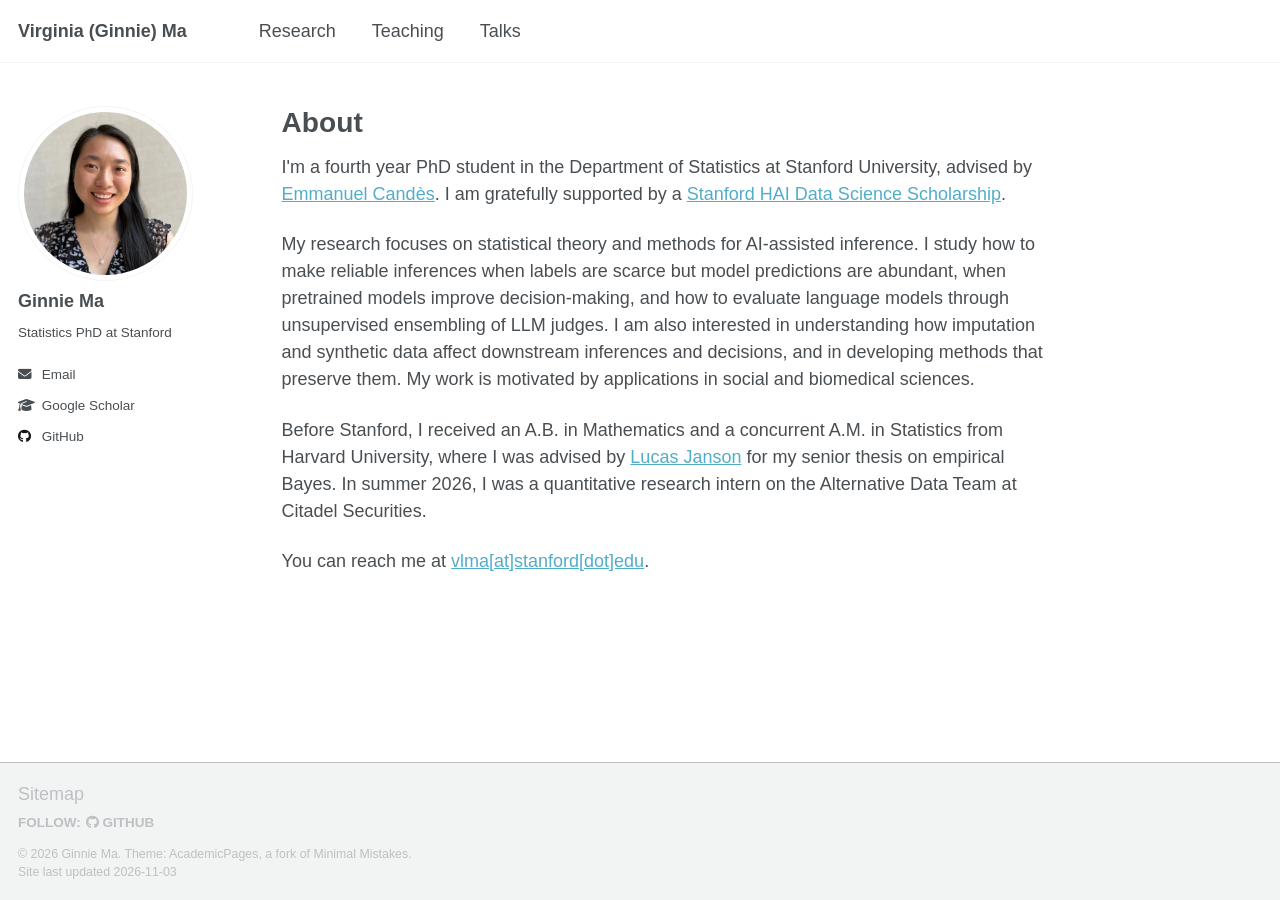
==== commit aa3992ae: "Update header name to Virginia (Ginnie) Ma" ====
--- a/index.html
+++ b/index.html
@@ -23,7 +23,7 @@
 <div class="masthead"><div class="masthead__inner-wrap"><div class="masthead__menu">
 <nav id="site-nav" class="greedy-nav" aria-label="Main navigation">
 <button type="button" class="hidden" id="menu-toggle" aria-controls="mobile-menu" aria-expanded="false" aria-label="Toggle navigation"><span class="navicon" aria-hidden="true"></span></button>
-<ul class="visible-links"><li class="masthead__menu-item masthead__menu-item--lg persist"><a href="/" aria-current="page">Ginnie Ma</a></li><li class="masthead__menu-item"><a href="/research/">Research</a></li><li class="masthead__menu-item"><a href="/teaching/">Teaching</a></li><li class="masthead__menu-item"><a href="/talks/">Talks</a></li></ul>
+<ul class="visible-links"><li class="masthead__menu-item masthead__menu-item--lg persist"><a href="/" aria-current="page">Virginia (Ginnie) Ma</a></li><li class="masthead__menu-item"><a href="/research/">Research</a></li><li class="masthead__menu-item"><a href="/teaching/">Teaching</a></li><li class="masthead__menu-item"><a href="/talks/">Talks</a></li></ul>
 <ul class="hidden-links hidden" id="mobile-menu"></ul>
 </nav>
 </div></div></div>
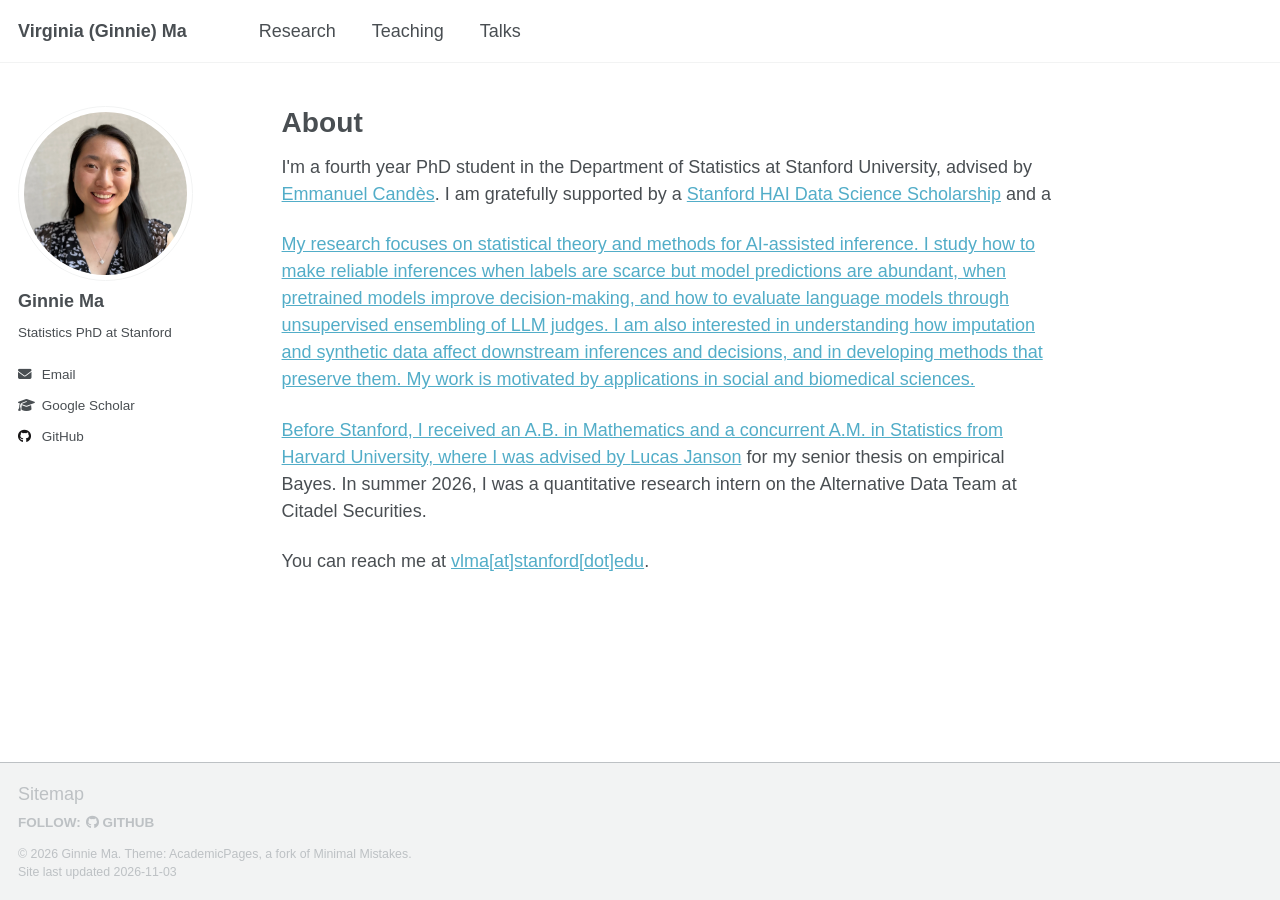
==== commit 32b04013: "Update About section with additional fellowship link Added Google PhD Fellowship link to the About s" ====
--- a/index.html
+++ b/index.html
@@ -2,12 +2,12 @@
 <html lang="en" class="no-js">
 <head>
 <meta charset="utf-8">
-<title>Ginnie Ma</title>
+<title>Virginia (Ginnie) Ma | Stanford Statistics</title>
 <meta name="description" content="Ginnie Ma, Statistics PhD candidate at Stanford University. Research on AI-assisted inference, prediction-powered methods, and reliable LLM evaluation.">
 <meta name="viewport" content="width=device-width, initial-scale=1">
 <meta name="theme-color" content="#ffffff">
 <meta property="og:site_name" content="Ginnie Ma">
-<meta property="og:title" content="Ginnie Ma">
+<meta property="og:title" content="Virginia (Ginnie) Ma | Stanford Statistics">
 <meta property="og:type" content="website">
 <meta property="og:url" content="https://ginniema.github.io/">
 <meta property="og:image" content="https://ginniema.github.io/assets/ginnie-ma.webp">
@@ -43,7 +43,7 @@
 </aside>
 <article class="page"><div class="page__inner-wrap"><section class="page__content">
 <h1 id="about">About</h1>
-<p>I'm a fourth year PhD student in the Department of Statistics at Stanford University, advised by <a href="https://candes.su.domains/">Emmanuel Candès</a>. I am gratefully supported by a <a href="https://hai.stanford.edu/about/people?filterBy=graduate-fellows&amp;self=true">Stanford HAI Data Science Scholarship</a>.</p>
+<p>I'm a fourth year PhD student in the Department of Statistics at Stanford University, advised by <a href="https://candes.su.domains/">Emmanuel Candès</a>. I am gratefully supported by a <a href="https://hai.stanford.edu/about/people?filterBy=graduate-fellows&amp;self=true">Stanford HAI Data Science Scholarship</a> and a <a href="https://research.google/programs-and-events/phd-fellowship/recipients/";self-true".Google PhD Fellowship</a></p>
 <p>My research focuses on statistical theory and methods for AI-assisted inference. I study how to make reliable inferences when labels are scarce but model predictions are abundant, when pretrained models improve decision-making, and how to evaluate language models through unsupervised ensembling of LLM judges. I am also interested in understanding how imputation and synthetic data affect downstream inferences and decisions, and in developing methods that preserve them. My work is motivated by applications in social and biomedical sciences.</p>
 <p>Before Stanford, I received an A.B. in Mathematics and a concurrent A.M. in Statistics from Harvard University, where I was advised by <a href="https://lucasjanson.fas.harvard.edu/">Lucas Janson</a> for my senior thesis on empirical Bayes. In summer 2026, I was a quantitative research intern on the Alternative Data Team at Citadel Securities.</p>
 <p>You can reach me at <a href="mailto:vlma@stanford.edu">vlma[at]stanford[dot]edu</a>.</p>
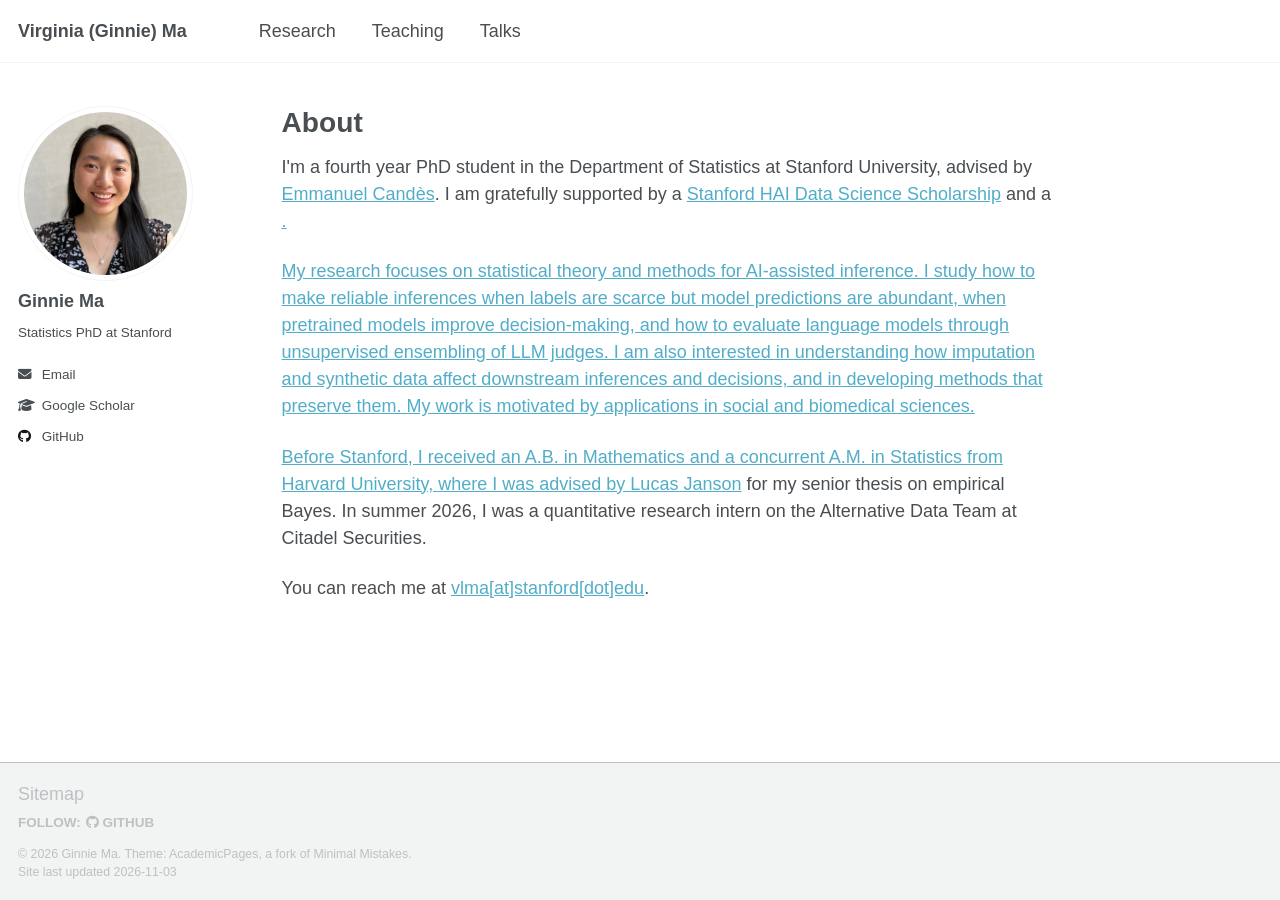
==== commit 99bd9622: "Revise about section in index.html Updated the paragraph about academic background and support." ====
--- a/index.html
+++ b/index.html
@@ -43,7 +43,7 @@
 </aside>
 <article class="page"><div class="page__inner-wrap"><section class="page__content">
 <h1 id="about">About</h1>
-<p>I'm a fourth year PhD student in the Department of Statistics at Stanford University, advised by <a href="https://candes.su.domains/">Emmanuel Candès</a>. I am gratefully supported by a <a href="https://hai.stanford.edu/about/people?filterBy=graduate-fellows&amp;self=true">Stanford HAI Data Science Scholarship</a> and a <a href="https://research.google/programs-and-events/phd-fellowship/recipients/";self-true".Google PhD Fellowship</a></p>
+<p>I'm a fourth year PhD student in the Department of Statistics at Stanford University, advised by <a href="https://candes.su.domains/">Emmanuel Candès</a>. I am gratefully supported by a <a href="https://hai.stanford.edu/about/people?filterBy=graduate-fellows&amp;self=true">Stanford HAI Data Science Scholarship</a> and a <a href="https://research.google/programs-and-events/phd-fellowship/recipients/"Google PhD Fellowship</a>.</p>
 <p>My research focuses on statistical theory and methods for AI-assisted inference. I study how to make reliable inferences when labels are scarce but model predictions are abundant, when pretrained models improve decision-making, and how to evaluate language models through unsupervised ensembling of LLM judges. I am also interested in understanding how imputation and synthetic data affect downstream inferences and decisions, and in developing methods that preserve them. My work is motivated by applications in social and biomedical sciences.</p>
 <p>Before Stanford, I received an A.B. in Mathematics and a concurrent A.M. in Statistics from Harvard University, where I was advised by <a href="https://lucasjanson.fas.harvard.edu/">Lucas Janson</a> for my senior thesis on empirical Bayes. In summer 2026, I was a quantitative research intern on the Alternative Data Team at Citadel Securities.</p>
 <p>You can reach me at <a href="mailto:vlma@stanford.edu">vlma[at]stanford[dot]edu</a>.</p>
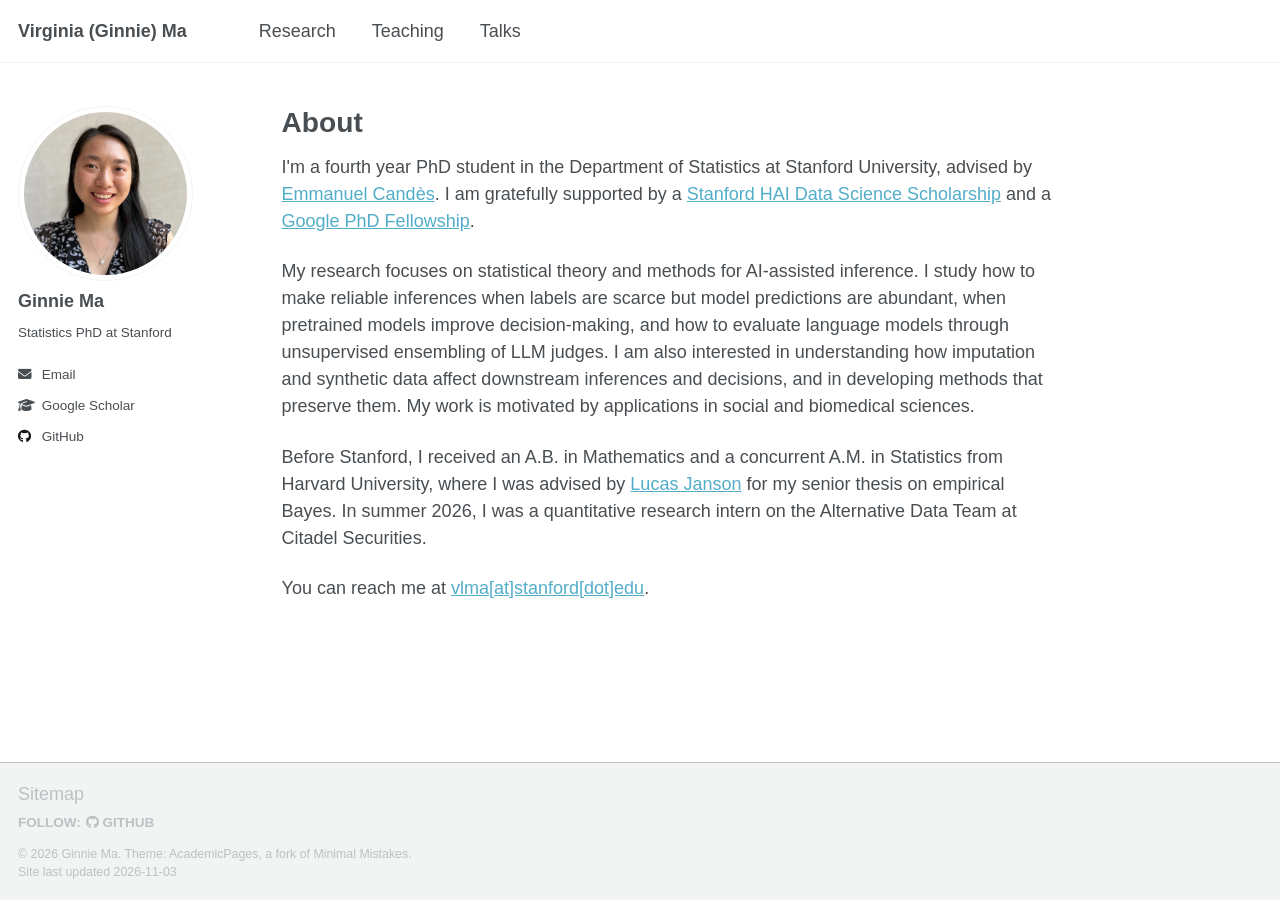
==== commit 741a0092: "Fix HTML encoding issues in index.html" ====
--- a/index.html
+++ b/index.html
@@ -43,7 +43,7 @@
 </aside>
 <article class="page"><div class="page__inner-wrap"><section class="page__content">
 <h1 id="about">About</h1>
-<p>I'm a fourth year PhD student in the Department of Statistics at Stanford University, advised by <a href="https://candes.su.domains/">Emmanuel Candès</a>. I am gratefully supported by a <a href="https://hai.stanford.edu/about/people?filterBy=graduate-fellows&amp;self=true">Stanford HAI Data Science Scholarship</a> and a <a href="https://research.google/programs-and-events/phd-fellowship/recipients/"Google PhD Fellowship</a>.</p>
+<p>I'm a fourth year PhD student in the Department of Statistics at Stanford University, advised by <a href="https://candes.su.domains/">Emmanuel Candès</a>. I am gratefully supported by a <a href="https://hai.stanford.edu/about/people?filterBy=graduate-fellows&amp;self=true">Stanford HAI Data Science Scholarship</a> and a <a href="https://research.google/programs-and-events/phd-fellowship/recipients/">Google PhD Fellowship</a>.</p>
 <p>My research focuses on statistical theory and methods for AI-assisted inference. I study how to make reliable inferences when labels are scarce but model predictions are abundant, when pretrained models improve decision-making, and how to evaluate language models through unsupervised ensembling of LLM judges. I am also interested in understanding how imputation and synthetic data affect downstream inferences and decisions, and in developing methods that preserve them. My work is motivated by applications in social and biomedical sciences.</p>
 <p>Before Stanford, I received an A.B. in Mathematics and a concurrent A.M. in Statistics from Harvard University, where I was advised by <a href="https://lucasjanson.fas.harvard.edu/">Lucas Janson</a> for my senior thesis on empirical Bayes. In summer 2026, I was a quantitative research intern on the Alternative Data Team at Citadel Securities.</p>
 <p>You can reach me at <a href="mailto:vlma@stanford.edu">vlma[at]stanford[dot]edu</a>.</p>
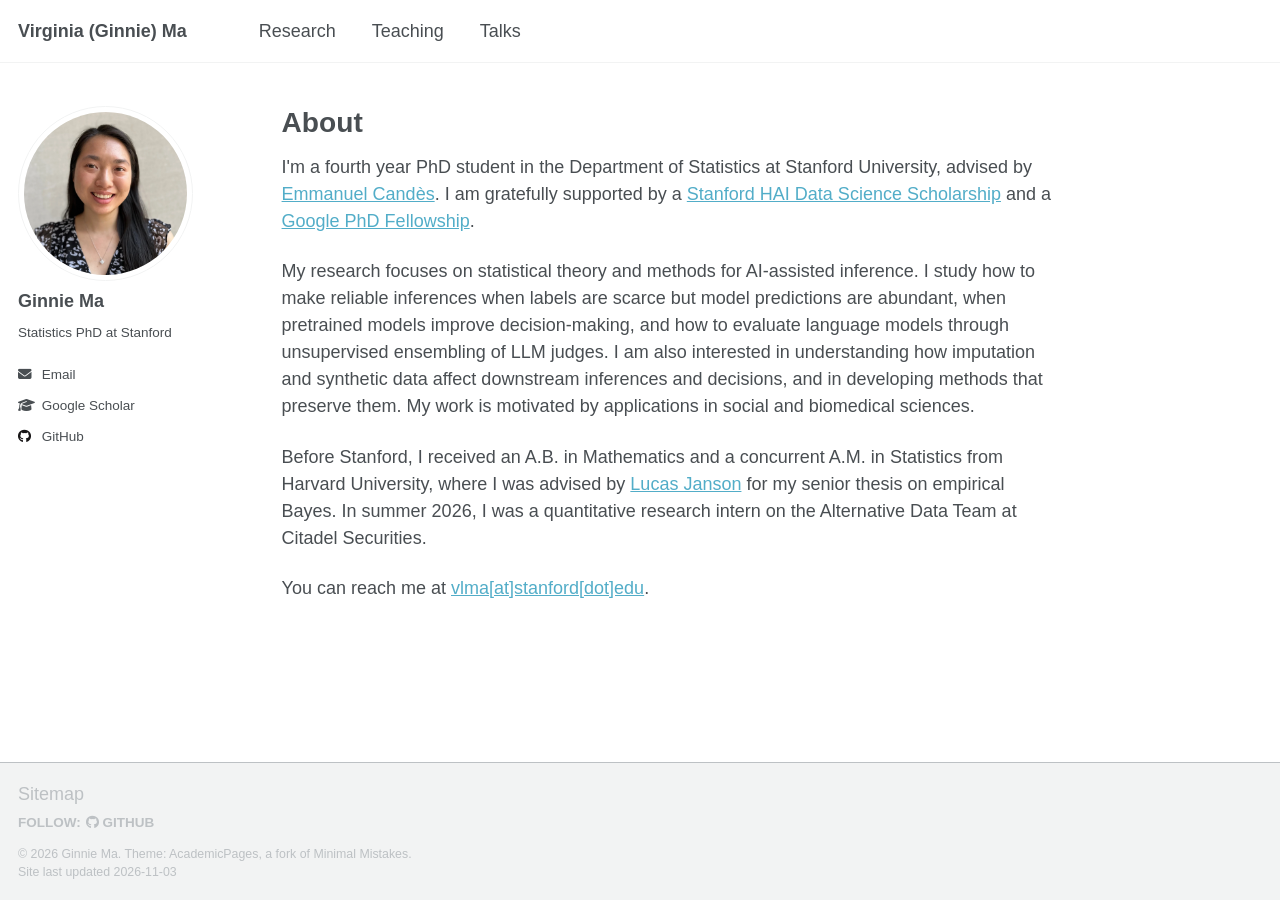
==== commit c66a2a0b: "Add Google Search Console verification tag" ====
--- a/index.html
+++ b/index.html
@@ -2,6 +2,7 @@
 <html lang="en" class="no-js">
 <head>
 <meta charset="utf-8">
+<meta name="google-site-verification" content="AZC-rvgbDxjz60yuVT1116D8VuGseo4nCwcIrmECuRU" />
 <title>Virginia (Ginnie) Ma | Stanford Statistics</title>
 <meta name="description" content="Ginnie Ma, Statistics PhD candidate at Stanford University. Research on AI-assisted inference, prediction-powered methods, and reliable LLM evaluation.">
 <meta name="viewport" content="width=device-width, initial-scale=1">
